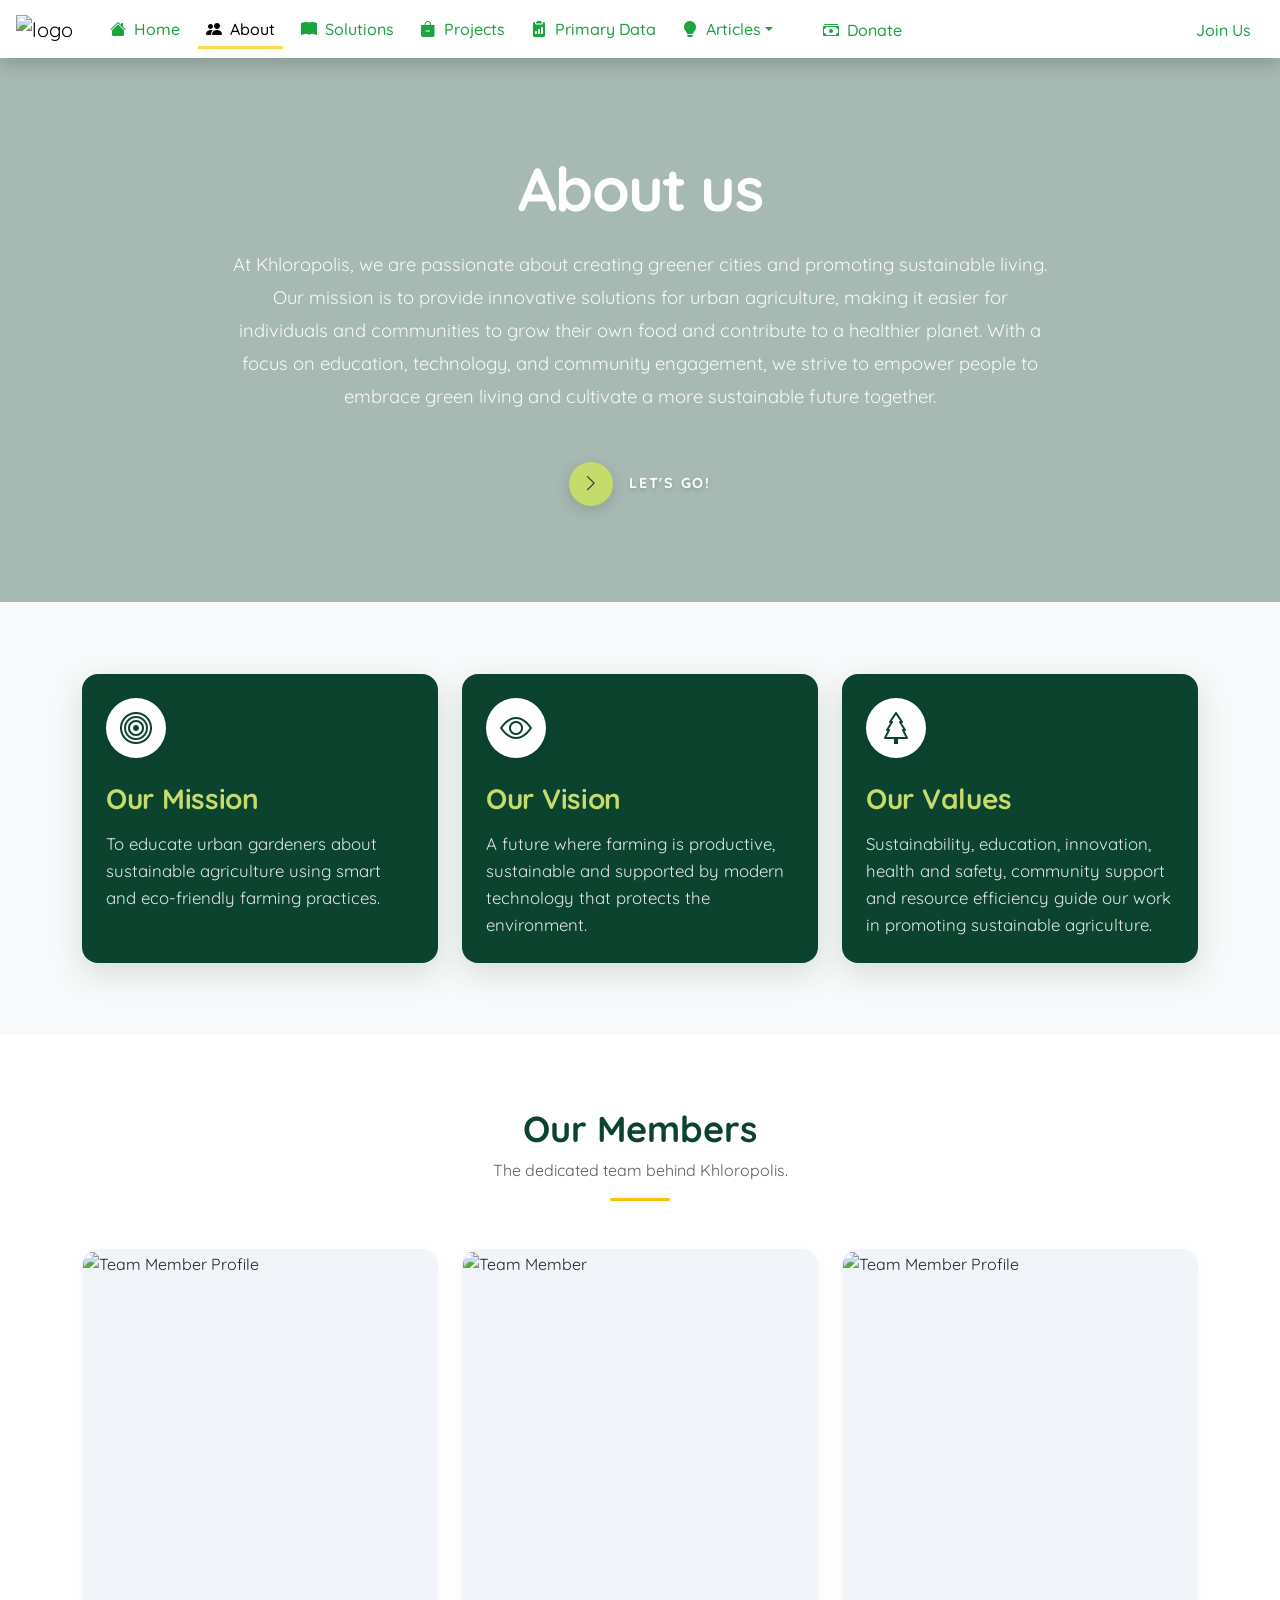
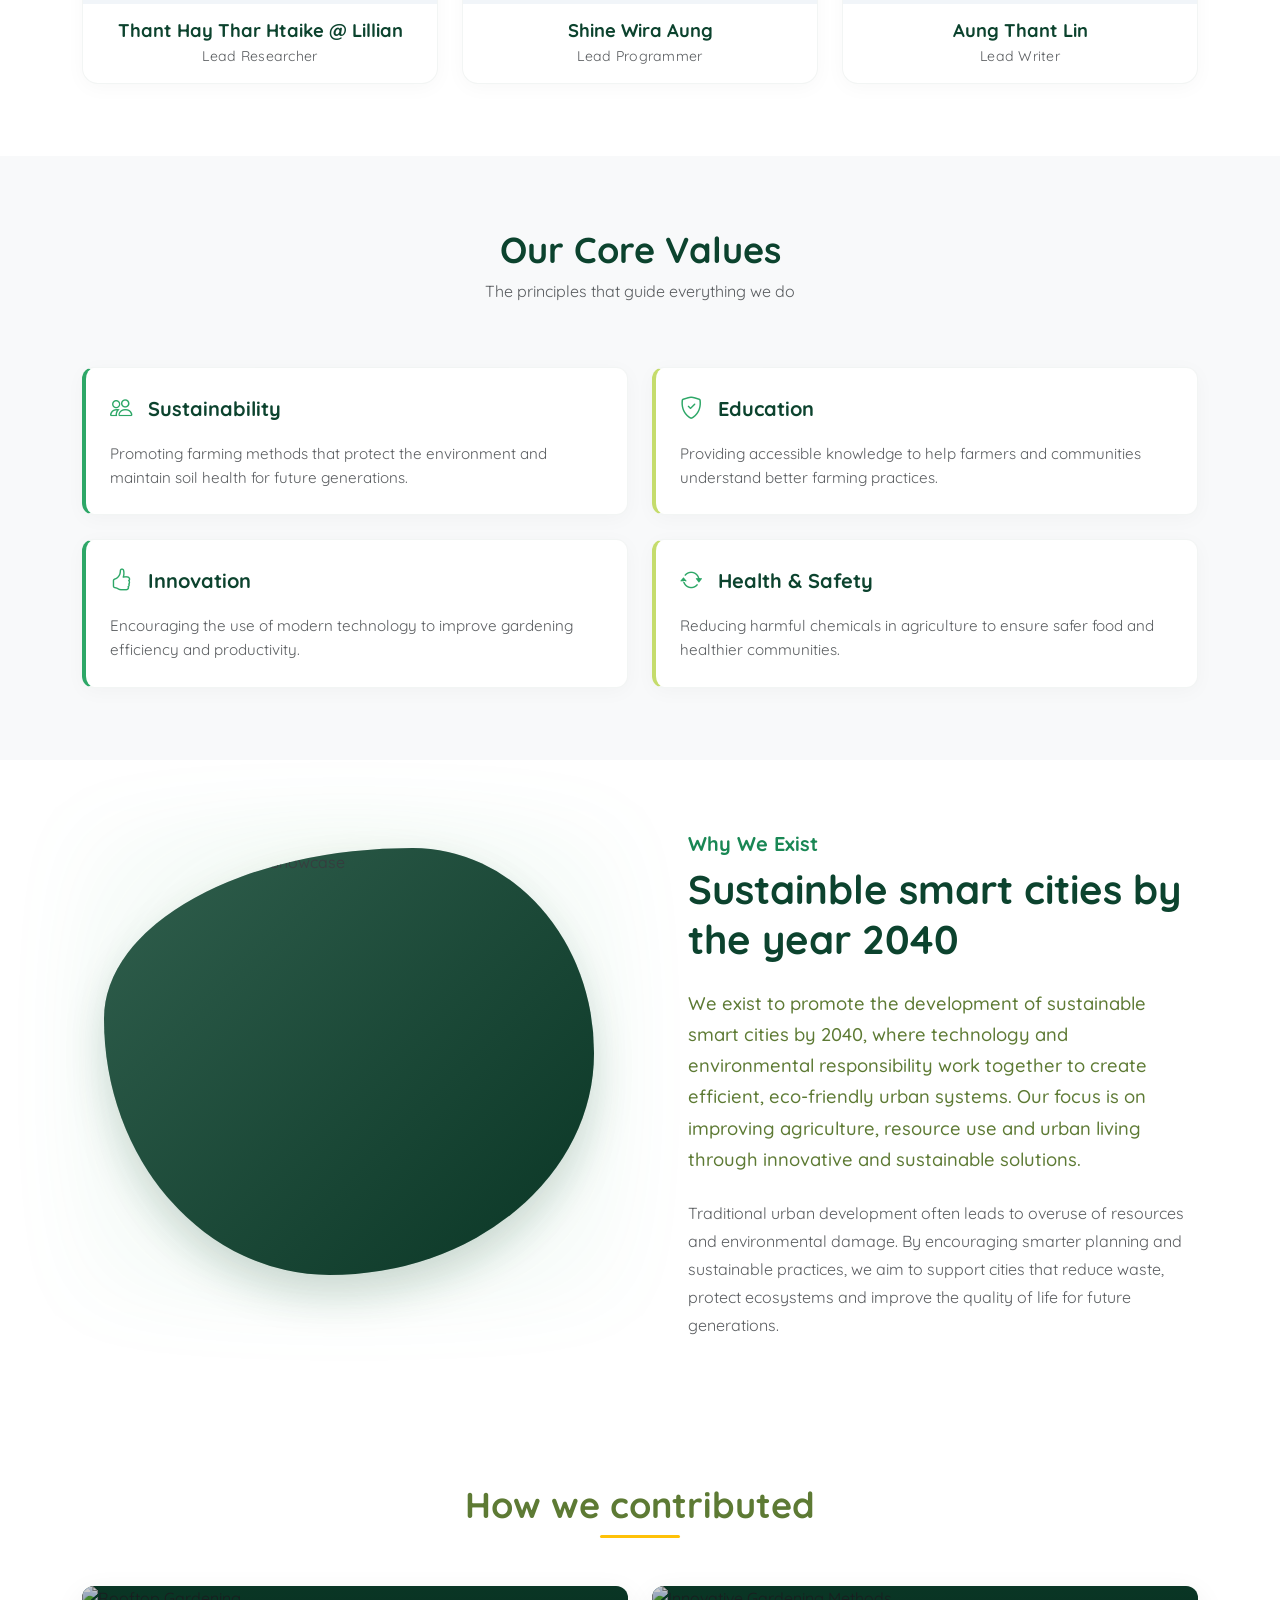
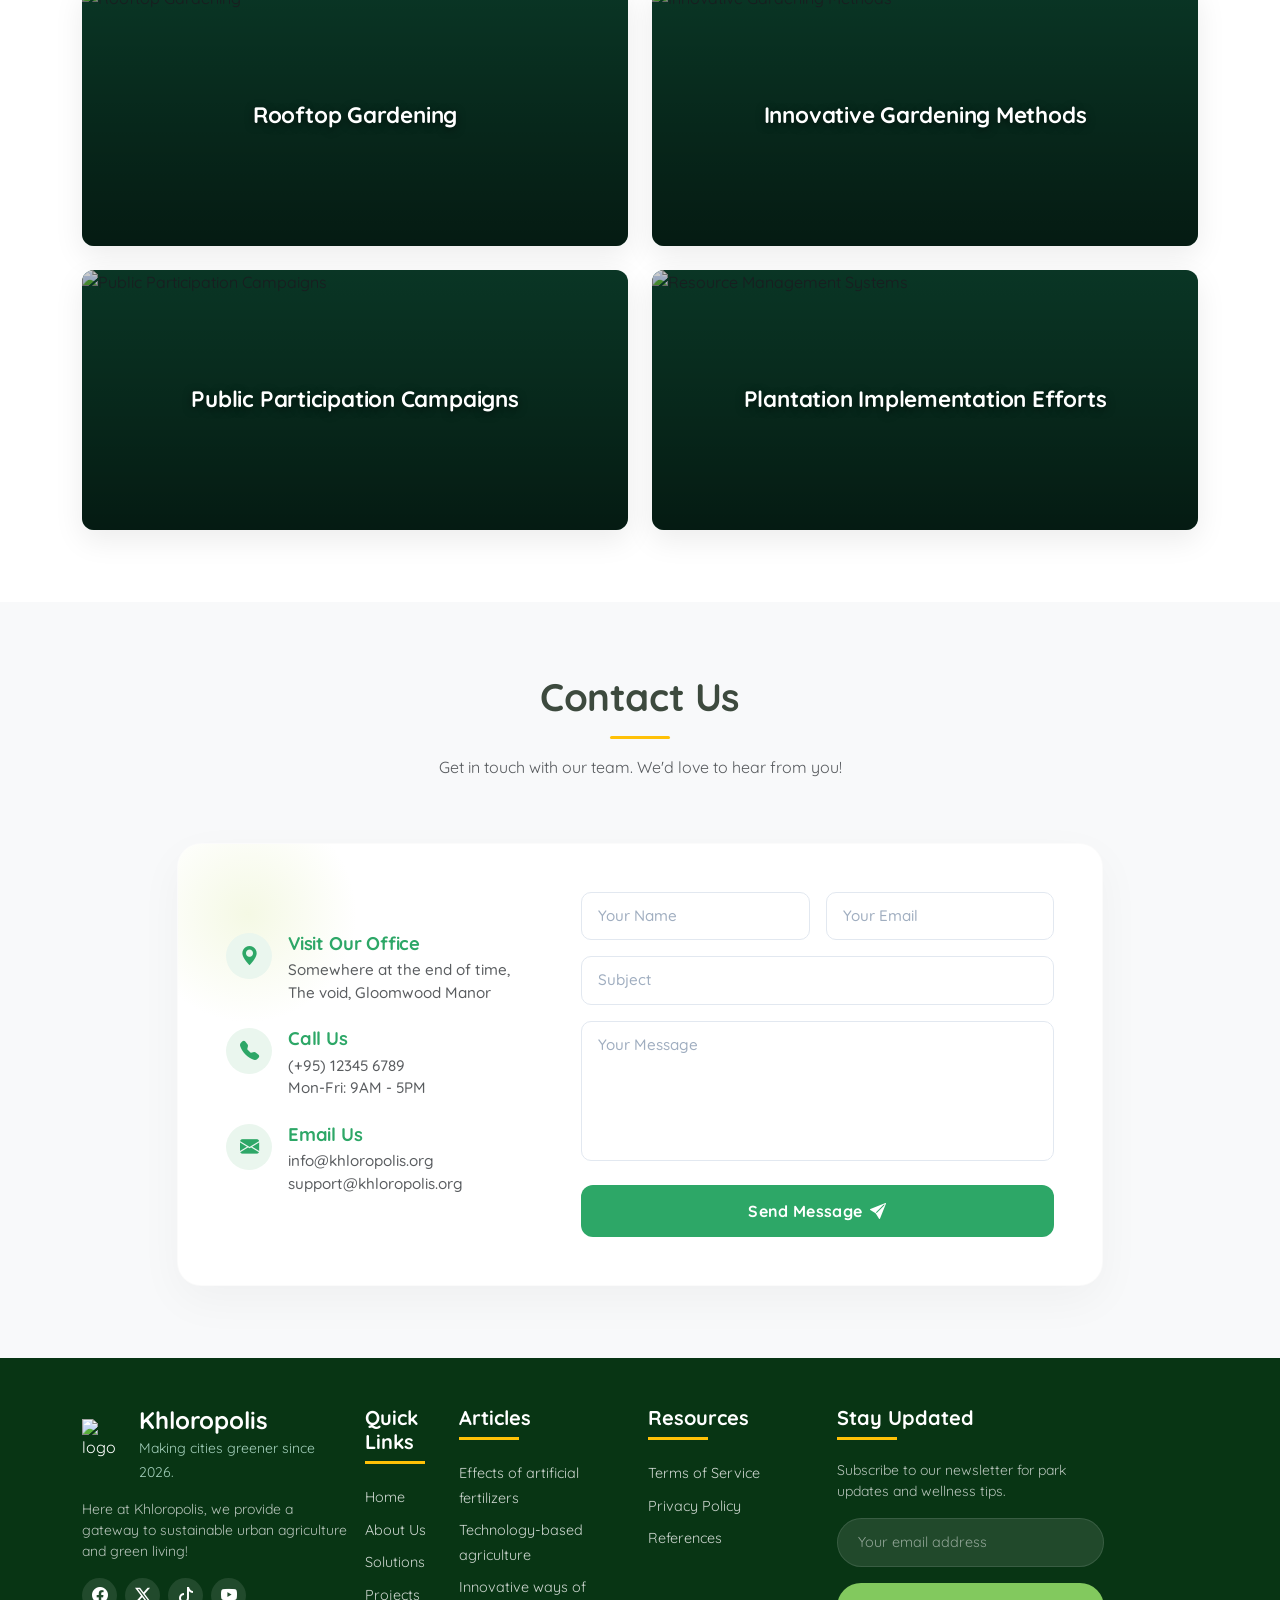
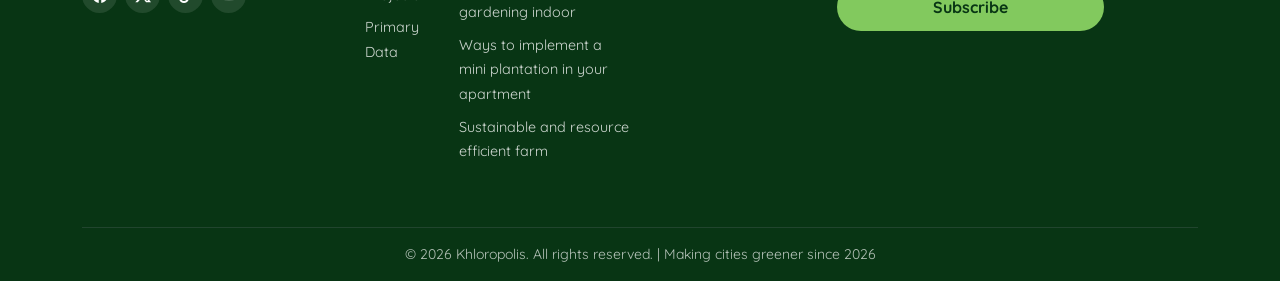
==== pages/aboutus.html @ d7a0fc41 "Add files via upload" ====
<!DOCTYPE html>
<html lang="en">
<head>
    <meta charset="UTF-8">
    <meta name="viewport" content="width=device-width, initial-scale=1.0">
    <title>About Us| Khloropolis</title>
    <!-- bootstrap cdn link -->
    <link href="https://cdn.jsdelivr.net/npm/bootstrap@5.3.8/dist/css/bootstrap.min.css" rel="stylesheet" integrity="sha384-sRIl4kxILFvY47J16cr9ZwB07vP4J8+LH7qKQnuqkuIAvNWLzeN8tE5YBujZqJLB" crossorigin="anonymous">
    <!-- bootstrap cdn icon link -->
     <link rel="stylesheet" href="https://cdn.jsdelivr.net/npm/bootstrap-icons@1.13.1/font/bootstrap-icons.min.css">
     <!-- aos cdn link -->
      <link href="https://unpkg.com/aos@2.3.1/dist/aos.css" rel="stylesheet">
    <link rel="stylesheet" href="../scripts/style.css">
    <link rel="stylesheet" href="../scripts/aboutus.css">
    <link rel="shortcut icon" href="../assets/logo.png" type="image/x-icon">

    <!-- fonts -->
    <link rel="preconnect" href="https://fonts.googleapis.com">
    <link rel="preconnect" href="https://fonts.gstatic.com" crossorigin>
    <link href="https://fonts.googleapis.com/css2?family=Quicksand:wght@300..700&display=swap" rel="stylesheet">
</head>
<body class="p-0 bg-light" data-bs-spy="scroll" data-bs-target="#spy-nav" data-bs-smooth-scroll="true">
    <!-- bootstrap CDN JS links -->
    <script src="https://cdn.jsdelivr.net/npm/bootstrap@5.3.8/dist/js/bootstrap.bundle.min.js" integrity="sha384-FKyoEForCGlyvwx9Hj09JcYn3nv7wiPVlz7YYwJrWVcXK/BmnVDxM+D2scQbITxI" crossorigin="anonymous"></script>
    <!-- aos cdn js links -->
    <script src="https://unpkg.com/aos@2.3.1/dist/aos.js"></script>
    <script>AOS.init();</script>
    <!-- cdn links end -->
     <!-- navbar -->
    <nav class="navbar navbar-expand-lg shadow px-3 sticky-md-top bg-white">
        <!-- navbar brand -->
        <a href="../index.html" class="navbar-brand">
            <img src="../assets/logo.png" alt="logo" id="logoImage">
           
        </a>
        <!-- navbar toggle button -->
         <button type="button" class="navbar-toggler" data-bs-toggle="collapse" data-bs-target="#nav-id"><span class="navbar-toggler-icon"></span></button>

        <div class="collapse navbar-collapse" id="nav-id">
        <ul class="navbar-nav ms-2" >
            <li class="nav-item">
                <a href="../index.html" class="nav-link underlineNav"><i class="bi bi-house-fill me-1"></i> Home</a>
            </li>
            <li class="nav-item">
                <a href="aboutus.html" class="nav-link activeNav"><i class="bi bi-people-fill me-1"></i> About</a>
            </li>
            <li class="nav-item">
                <a href="solutions.html" class="nav-link underlineNav"><i class="bi bi-book-fill me-1"></i> Solutions</a>
            </li>
            <li class="nav-item">
                <a href="projects.html" class="nav-link underlineNav"><i class="bi bi-bag-dash-fill me-1"></i> Projects</a>
            </li>
            <li class="nav-item">
                <a href="primarydata.html" class="nav-link underlineNav"><i class="bi bi-clipboard2-data-fill me-1"></i> Primary Data</a>
            </li>
            <li class="nav-item dropdown">

                <a href="" class="nav-link dropdown-toggle" data-bs-toggle="dropdown"><i class="bi bi-lightbulb-fill me-1"></i> Articles</a>
                <ul class="dropdown-menu bg-white">
                    <li>
                        <a href="articles/article1.html" class="dropdown-item">Effects of artificial fertilizers to the environment</a>
                    </li>
                    <li>
                        <a href="articles/article2.html" class="dropdown-item">Technology-based agriculture</a>
                    </li>
                    <li>
                        <a href="articles/article3.html" class="dropdown-item">Innovative ways of gardening indoor </a>
                    </li>
                    <li>
                        <a href="articles/article4.html" class="dropdown-item">Ways to implement a mini plantation in your apartment </a>
                    </li>                    
                        <a href="articles/article5.html" class="dropdown-item">Sustainable and resource efficient farm </a>
                    </li>               
                </ul>
            </li>
        </ul>

        <ul class="navbar-nav ms-4">
            <li class="nav-item">
                <a href="donate.html" class="nav-link underlineNav"><i class="bi bi-cash-stack me-1"></i> Donate</a>
            </li>
            
        </ul>

        <ul class="navbar-nav ms-auto">
            <li class="nav-item">
                <a href="" class="nav-link underlineNav" data-bs-target="#authModal" data-bs-toggle="modal">Join Us</a>
            </li>
            
        </ul>
        </div>
    </nav>
    
     <div class="modal fade auth-modal" id="authModal" tabindex="-1" aria-labelledby="authModalLabel" aria-hidden="true">
        <div class="modal-dialog modal-dialog-centered">
            <div class="modal-content p-4">
                
                <!-- Modal Header / Tabs -->
                <div class="modal-header border-0 pb-0 d-block position-relative">
                    <button type="button" class="btn-close position-absolute top-0 end-0 m-2" data-bs-shadow="none" data-bs-dismiss="modal" aria-label="Close"></button>
                    
                    <ul class="nav auth-tabs" id="authTab" role="tablist">
                        <li class="nav-item" role="presentation">
                            <button class="nav-link active" id="signin-tab" data-bs-toggle="tab" data-bs-target="#signin-pane" type="button" role="tab" aria-controls="signin-pane" aria-selected="true">Sign In</button>
                        </li>
                        <li class="nav-item" role="presentation">
                            <button class="nav-link" id="signup-tab" data-bs-toggle="tab" data-bs-target="#signup-pane" type="button" role="tab" aria-controls="signup-pane" aria-selected="false">Sign Up</button>
                        </li>
                    </ul>
                </div>

                <!-- Modal Body -->
                <div class="modal-body px-0 pb-0 pt-4">
                    <div class="tab-content" id="authTabContent">
                        
                        <!-- SIGN IN PANE -->
                        <div class="tab-pane fade show active" id="signin-pane" role="tabpanel" aria-labelledby="signin-tab" tabindex="0">
                            <form action="#" method="POST" onsubmit="event.preventDefault();">
                                <div class="mb-3">
                                    <label for="signinEmail" class="form-label">Email address</label>
                                    <div class="input-group">
                                        <span class="input-group-text"><i class="bi bi-envelope"></i></span>
                                        <input type="email" class="form-control" id="signinEmail" placeholder="name@example.com" required>
                                    </div>
                                </div>
                                <div class="mb-3">
                                    <div class="d-flex justify-content-between align-items-center mb-1">
                                        <label for="signinPassword" class="form-label mb-0">Password</label>
                                        <a href="#" class="text-decoration-none small accent-link">Forgot?</a>
                                    </div>
                                    <div class="input-group">
                                        <span class="input-group-text"><i class="bi bi-lock"></i></span>
                                        <input type="password" class="form-control" id="signinPassword" placeholder="••••••••" required>
                                    </div>
                                </div>
                                <div class="mb-4 form-check">
                                    <input type="checkbox" class="form-check-input" id="rememberMe">
                                    <label class="form-check-label text-muted small" for="rememberMe">Keep me signed in</label>
                                </div>
                                <button type="submit" class="btn btn-primary w-100 mb-3">Sign Into Account</button>
                            </form>

                            <div class="divider">or continue with</div>

                            <div class="d-grid gap-2">
                                <button class="btn btn-outline-secondary d-flex align-items-center justify-content-center gap-2">
                                    <i class="bi bi-google text-danger"></i> Google
                                </button>
                            </div>
                        </div>

                        <!-- SIGN UP PANE -->
                        <div class="tab-pane fade" id="signup-pane" role="tabpanel" aria-labelledby="signup-tab" tabindex="0">
                            <form action="#" method="POST" onsubmit="event.preventDefault();">
                                <div class="mb-3">
                                    <label for="signupName" class="form-label">Full Name</label>
                                    <div class="input-group">
                                        <span class="input-group-text"><i class="bi bi-person"></i></span>
                                        <input type="text" class="form-control" id="signupName" placeholder="John Doe" required>
                                    </div>
                                </div>
                                <div class="mb-3">
                                    <label for="signupEmail" class="form-label">Email address</label>
                                    <div class="input-group">
                                        <span class="input-group-text"><i class="bi bi-envelope"></i></span>
                                        <input type="email" class="form-control" id="signupEmail" placeholder="name@example.com" required>
                                    </div>
                                </div>
                                <div class="mb-4">
                                    <label for="signupPassword" class="form-label">Password</label>
                                    <div class="input-group">
                                        <span class="input-group-text"><i class="bi bi-lock"></i></span>
                                        <input type="password" class="form-control" id="signupPassword" placeholder="Minimum 8 characters" required>
                                    </div>
                                </div>
                                <button type="submit" class="btn btn-primary w-100 mb-3">Create Free Account</button>
                            </form>

                            <div class="divider">or register with</div>

                            <div class="d-grid gap-2">
                                <button class="btn btn-outline-secondary d-flex align-items-center justify-content-center gap-2">
                                    <i class="bi bi-google text-danger"></i> Google
                                </button>
                            </div>
                            
                            <p class="text-center text-muted small mt-4 mb-0">
                                By signing up, you agree to our <a href="#" class="text-decoration-none accent-link">Terms of Service</a> and <a href="#" class="text-decoration-none accent-link">Privacy Policy</a>.
                            </p>
                        </div>

                    </div>
                </div>

            </div>
        </div>
    </div>



    <section class="container-fluid about-banner-section position-relative d-flex align-items-center justify-content-center text-center text-white py-5">
    <div class="banner-dark-overlay"></div>
    
    <div class="container position-relative z-1 py-5">
        <div class="row justify-content-center">
            <div class="col-xl-9 col-lg-10">
                
                <h1 class="banner-main-title fw-bold mb-4" data-aos="fade-up" data-aos-duration="1000">
                    About us
                </h1>
                
                <p class="banner-lead-text mx-auto mb-5" data-aos="fade-up" data-aos-duration="1000" data-aos-delay="200">
                    At Khloropolis, we are passionate about creating greener cities and promoting sustainable living. Our mission is to provide innovative solutions for urban agriculture, making it easier for individuals and communities to grow their own food and contribute to a healthier planet. With a focus on education, technology, and community engagement, we strive to empower people to embrace green living and cultivate a more sustainable future together.
                </p>
                
                <div class="d-flex justify-content-center" data-aos="fade-up" data-aos-duration="1000" data-aos-delay="400">
                    <a href="#coreValues" class="banner-action-btn d-inline-flex align-items-center gap-3 text-decoration-none">
                        <span class="btn-circle-icon d-flex align-items-center justify-content-center">
                            <i class="bi bi-chevron-right"></i>
                        </span>
                        <span class="btn-label-text fw-bold tracking-wide text-uppercase">Let's Go!</span>
                    </a>
                </div>

            </div>
        </div>
    </div>
</section>

<section class="container-fluid MVV-section position-relative py-5 bg-light">
    <div class="container py-4 position-relative z-1">
        <div class="row g-4 justify-content-center">
            
            <div class="col-lg-4 col-md-6" data-aos="fade-up" data-aos-duration="1000" data-aos-delay="100">
                <div class="mvv-feature-card h-100 p-4 d-flex flex-column">
                    <div class="mvv-icon-wrapper d-flex align-items-center justify-content-center mb-4">
                        <i class="bi bi-bullseye"></i>
                    </div>
                    <h3 class="mvv-card-title fw-bold mb-3">Our Mission</h3>
                    <p class="mvv-card-body-text mb-0">
                        To educate urban gardeners about sustainable agriculture using smart and eco-friendly farming  practices.                     
                    </p>
                </div>
            </div>

            <div class="col-lg-4 col-md-6" data-aos="fade-up" data-aos-duration="1000" data-aos-delay="200">
                <div class="mvv-feature-card h-100 p-4 d-flex flex-column">
                    <div class="mvv-icon-wrapper d-flex align-items-center justify-content-center mb-4">
                        <i class="bi bi-eye"></i>
                    </div>
                    <h3 class="mvv-card-title fw-bold mb-3">Our Vision</h3>
                    <p class="mvv-card-body-text mb-0">
                        A future where farming is productive, sustainable and supported by modern technology that protects the environment.
                    </p>
                </div>
            </div>

            <div class="col-lg-4 col-md-6" data-aos="fade-up" data-aos-duration="1000" data-aos-delay="300">
                <div class="mvv-feature-card h-100 p-4 d-flex flex-column">
                    <div class="mvv-icon-wrapper d-flex align-items-center justify-content-center mb-4">
                        <i class="bi bi-tree"></i>
                    </div>
                    <h3 class="mvv-card-title fw-bold mb-3">Our Values</h3>
                    <p class="mvv-card-body-text mb-0">
                        Sustainability, education, innovation, health and safety, community support and resource efficiency guide our work in promoting sustainable agriculture.
                    </p>
                </div>
            </div>

        </div>
    </div>
</section>

<section class="container-fluid members-grid-section py-5 bg-white">
    <div class="container py-4">

        <div class="row mb-5 text-center" data-aos="fade-up" data-aos-duration="1000">
            <div class="col-12">
                <h2 class="members-section-title fw-bold mb-2">Our Members</h2>
                <p class="members-section-subtitle text-muted">The dedicated team behind Khloropolis.</p>
                <div class="members-title-underline mx-auto mt-2"></div>
            </div>
        </div>

        <div class="row g-4 justify-content-center">

            <div class="col-lg-4 col-sm-6" data-aos="fade-up" data-aos-duration="1000" data-aos-delay="100">
                <div class="member-profile-card">
                    <div class="member-image-frame">
                        <img src="../assets/member1.jpg" alt="Team Member Profile" class="member-avatar-img">
                        <div class="member-hover-overlay d-flex align-items-center justify-content-center gap-2">
                            <a href="#" class="member-social-link"><i class="bi bi-youtube"></i></a>
                            <a href="#" class="member-social-link"><i class="bi bi-tiktok"></i></a>
                            <a href="#" class="member-social-link"><i class="bi bi-envelope"></i></a>
                        </div>
                    </div>
                    <div class="member-meta-info text-center p-3">
                        <h5 class="member-name fw-bold mb-1">Thant Hay Thar Htaike @ Lillian</h5>
                        <p class="member-role text-muted small mb-0">Lead Researcher</p>
                    </div>
                </div>
            </div>

            <div class="col-lg-4 col-sm-6" data-aos="fade-up" data-aos-duration="1000" data-aos-delay="200">
                <div class="member-profile-card">
                    <div class="member-image-frame">
                        <img src="../assets/shinewiraaung.png" alt="Team Member" class="member-avatar-img">
                        <div class="member-hover-overlay d-flex align-items-center justify-content-center gap-2">
                            <a href="#" class="member-social-link"><i class="bi bi-youtube"></i></a>
                            <a href="#" class="member-social-link"><i class="bi bi-tiktok"></i></a>
                            <a href="#" class="member-social-link"><i class="bi bi-envelope"></i></a>
                        </div>
                    </div>
                    <div class="member-meta-info text-center p-3">
                        <h5 class="member-name fw-bold mb-1">Shine Wira Aung</h5>
                        <p class="member-role text-muted small mb-0">Lead Programmer</p>
                    </div>
                </div>
            </div>

            <div class="col-lg-4 col-sm-6" data-aos="fade-up" data-aos-duration="1000" data-aos-delay="300">
                <div class="member-profile-card">
                    <div class="member-image-frame">
                        <img src="../assets/aungthantlin.png" alt="Team Member Profile" class="member-avatar-img">
                        <div class="member-hover-overlay d-flex align-items-center justify-content-center gap-2">
                            <a href="#" class="member-social-link"><i class="bi bi-youtube"></i></a>
                            <a href="#" class="member-social-link"><i class="bi bi-tiktok"></i></a>
                            <a href="#" class="member-social-link"><i class="bi bi-envelope"></i></a>
                        </div>
                    </div>
                    <div class="member-meta-info text-center p-3">
                        <h5 class="member-name fw-bold mb-1">Aung Thant Lin</h5>
                        <p class="member-role text-muted small mb-0">Lead Writer</p>
                    </div>
                </div>
            </div>

        </div>
    </div>
</section>

<section class="container-fluid core-values-section py-5 bg-light" id="coreValues">
    <div class="container py-4">
        
        <div class="row mb-5 text-center" data-aos="fade-up" data-aos-duration="1000">
            <div class="col-12">
                <h2 class="values-section-title fw-bold mb-2">Our Core Values</h2>
                <p class="values-section-subtitle text-muted">The principles that guide everything we do</p>
            </div>
        </div>

        <div class="row g-4">
            
            <div class="col-md-6" data-aos="fade-up" data-aos-duration="1000" data-aos-delay="100">
                <div class="value-item-card h-100 p-4 border-left-accent-1">
                    <div class="d-flex align-items-center gap-3 mb-3">
                        <div class="value-card-icon text-success"><i class="bi bi-people"></i></div>
                        <h4 class="value-card-title fw-bold mb-0">Sustainability</h4>
                    </div>
                    <p class="value-card-desc mb-0 text-muted">
                        Promoting farming methods that protect the environment and maintain soil health for future generations.
                    </p>
                </div>
            </div>

            <div class="col-md-6" data-aos="fade-up" data-aos-duration="1000" data-aos-delay="200">
                <div class="value-item-card h-100 p-4 border-left-accent-2">
                    <div class="d-flex align-items-center gap-3 mb-3">
                        <div class="value-card-icon text-success"><i class="bi bi-shield-check"></i></div>
                        <h4 class="value-card-title fw-bold mb-0">Education</h4>
                    </div>
                    <p class="value-card-desc mb-0 text-muted">
                        Providing accessible knowledge to help farmers and communities understand better farming practices.
                    </p>
                </div>
            </div>

            <div class="col-md-6" data-aos="fade-up" data-aos-duration="1000" data-aos-delay="300">
                <div class="value-item-card h-100 p-4 border-left-accent-1">
                    <div class="d-flex align-items-center gap-3 mb-3">
                        <div class="value-card-icon text-success"><i class="bi bi-hand-thumbs-up"></i></div>
                        <h4 class="value-card-title fw-bold mb-0">Innovation</h4>
                    </div>
                    <p class="value-card-desc mb-0 text-muted">
                        Encouraging the use of modern technology to improve gardening efficiency and productivity.                    
                    </p>
                </div>
            </div>

            <div class="col-md-6" data-aos="fade-up" data-aos-duration="1000" data-aos-delay="400">
                <div class="value-item-card h-100 p-4 border-left-accent-2">
                    <div class="d-flex align-items-center gap-3 mb-3">
                        <div class="value-card-icon text-success"><i class="bi bi-arrow-repeat"></i></div>
                        <h4 class="value-card-title fw-bold mb-0">Health & Safety</h4>
                    </div>
                    <p class="value-card-desc mb-0 text-muted">
                        Reducing harmful chemicals in agriculture to ensure safer food and healthier communities.                    
                    </p>
                </div>
            </div>

        </div>
    </div>
</section>

<section class="container-fluid why-exist-modern-section bg-white py-5 overflow-hidden">
    <div class="container py-4">
        <div class="row align-items-center g-5">
            
            <div class="col-lg-6 order-2 order-lg-1 d-flex justify-content-center position-relative mt-5 mt-lg-0" data-aos="zoom-in-right" data-aos-duration="1200">
                <div class="organic-image-frame-wrapper">
                    
                    <div class="organic-image-card">
                        <img src="../assets/realLifePhoto2.jpg" alt="Why We Exist Vision Showcase" class="organic-display-img">
                        <div class="organic-glow-overlay"></div>
                    </div>
                    
                    <div class="organic-blur-circle"></div>
                    

                </div>
            </div>

            <div class="col-lg-6 order-1 order-lg-2" data-aos="fade-left" data-aos-duration="1000">
                <div class="ps-lg-4 text-container">
                    <h5 class="fw-bold text-success text-start">Why We Exist</h5>
                    <h2 class="fw-bold mb-4 modern-showcase-title">
                        Sustainble smart cities by the year 2040
                    </h2>
                    
                    <p class="lead mb-4 modern-showcase-lead">
                        We exist to promote the development of sustainable smart cities by 2040, where technology and environmental responsibility work together to create efficient, eco-friendly urban systems. Our focus is on improving agriculture, resource use and urban living through innovative and sustainable solutions.                    
                    </p>
                    <p class="text-muted modern-showcase-body mb-0">
                        Traditional urban development often leads to overuse of resources and environmental damage. By encouraging smarter planning and sustainable practices, we aim to support cities that reduce waste, protect ecosystems and improve the quality of life for future generations.                    
                    </p>
                </div>
            </div>

        </div>
    </div>
</section>

<section class="container-fluid contribution-grid-section py-5 bg-white">
    <div class="container py-4">

        <div class="row mb-5 text-center" data-aos="fade-up" data-aos-duration="1000">
            <div class="col-12">
                <h2 class="contribution-section-title fw-bold mb-2">How we contributed</h2>
                <div class="title-underline mx-auto"></div>
            </div>
        </div>

        <div class="row g-4">

            <div class="col-md-6" data-aos="fade-up" data-aos-duration="1000" data-aos-delay="100">
                <div class="contribution-interactive-card">
                    <img src="../assets/realLifePhoto2.jpg" alt="Rooftop Gardening" class="card-bg-image">
                    
                    <div class="card-image-overlay"></div>

                    <div class="card-initial-state d-flex align-items-center justify-content-center p-4">
                        <h4 class="fw-bold text-white text-center mb-0">Rooftop Gardening</h4>
                    </div>

                    <div class="card-reveal-state p-4 d-flex flex-column justify-content-center align-items-center text-center">
                        <i class="bi bi-tree mb-3 reveal-icon"></i>
                        <h5 class="fw-bold mb-2 text-warning">Green Spaces Revitalized</h5>
                        <p class="mb-0 small text-white-85">
                            Transformed underutilized urban rooftops into thriving gardens, improving air quality and providing fresh produce to local communities.
                        </p>
                    </div>
                </div>
            </div>

            <div class="col-md-6" data-aos="fade-up" data-aos-duration="1000" data-aos-delay="200">
                <div class="contribution-interactive-card">
                    <img src="../assets/rackOPots.jpg" alt="Innovative Gardening Methods" class="card-bg-image">
                    
                    <div class="card-image-overlay"></div>

                    <div class="card-initial-state d-flex align-items-center justify-content-center p-4">
                        <h4 class="fw-bold text-white text-center mb-0">Innovative Gardening Methods</h4>
                    </div>

                    <div class="card-reveal-state p-4 d-flex flex-column justify-content-center align-items-center text-center">
                        <i class="bi bi-clipboard-data mb-3 reveal-icon"></i>
                        <h5 class="fw-bold mb-2 text-warning">Innovative Gardening Methods</h5>
                        <p class="mb-0 small text-white-85">
                           Spread awareness about the benefits of hydroponic and vertical gardening, enabling urban dwellers to grow food in limited spaces without soil.
                        </p>
                    </div>
                </div>
            </div>

            <div class="col-md-6" data-aos="fade-up" data-aos-duration="1000" data-aos-delay="300">
                <div class="contribution-interactive-card">
                    <img src="../assets/realLifePhoto3.jpg" alt="Public Participation Campaigns" class="card-bg-image">
                    
                    <div class="card-image-overlay"></div>

                    <div class="card-initial-state d-flex align-items-center justify-content-center p-4">
                        <h4 class="fw-bold text-white text-center mb-0">Public Participation Campaigns</h4>
                    </div>

                    <div class="card-reveal-state p-4 d-flex flex-column justify-content-center align-items-center text-center">
                        <i class="bi bi-megaphone mb-3 reveal-icon"></i>
                        <h5 class="fw-bold mb-2 text-warning">Educational Outreach</h5>
                        <p class="mb-0 small text-white-85">
                            Persuaded community members to assist in integrating greenspaces through educational initiatives and interactive tools, fostering a culture of environmental responsibility.
                        </p>
                    </div>
                </div>
            </div>

            <div class="col-md-6" data-aos="fade-up" data-aos-duration="1000" data-aos-delay="400">
                <div class="contribution-interactive-card">
                    <img src="../assets/LillianPhoto.jpg" alt="Resource Management Systems" class="card-bg-image">
                    
                    <div class="card-image-overlay"></div>

                    <div class="card-initial-state d-flex align-items-center justify-content-center p-4">
                        <h4 class="fw-bold text-white text-center mb-0">Plantation Implementation Efforts</h4>
                    </div>

                    <div class="card-reveal-state p-4 d-flex flex-column justify-content-center align-items-center text-center">
                        <i class="bi bi-leaf mb-3 reveal-icon"></i>
                        <h5 class="fw-bold mb-2 text-warning">Plantation Implementation Efforts</h5>
                        <p class="mb-0 small text-white-85">
                            Encouraged locals to implement miniature plantations in their yards and apartments, contributing to increased urban greenery and local food production.
                        </p>
                    </div>
                </div>
            </div>

        </div>
    </div>
</section>


<section class="container-fluid contact-section py-5 bg-light position-relative">
    <div class="container py-4">

        <div class="row mb-5 text-center">
            <div class="col-12">
                <h2 class="contact-main-heading fw-bold mb-3">Contact Us</h2>
                <div class="members-title-underline mx-auto mt-2 mb-3"></div>
                <p class="contact-sub-heading mx-auto text-muted">
                    Get in touch with our team. We'd love to hear from you!
                </p>
            </div>
        </div>

        <div class="row justify-content-center">
            <div class="col-xl-10 col-lg-12">
                <div class="contact-master-card p-4 p-md-5">
                    
                    <div class="contact-card-blob"></div>

                    <div class="row g-4 position-relative z-2">
                        
                        <div class="col-lg-5 pe-lg-4">
                            <div class="d-flex flex-column h-100 justify-content-center gap-4">
                                
                                <div class="info-item-block d-flex align-items-start gap-3">
                                    <div class="info-icon-wrapper d-flex align-items-center justify-content-center">
                                        <i class="bi bi-geo-alt-fill"></i>
                                    </div>
                                    <div class="info-text-wrapper">
                                        <h5 class="info-title mb-1 fw-bold">Visit Our Office</h5>
                                        <p class="info-details mb-0 text-muted">
                                            Somewhere at the end of time,<br>
                                            The void, Gloomwood Manor
                                        </p>
                                    </div>
                                </div>

                                <div class="info-item-block d-flex align-items-start gap-3">
                                    <div class="info-icon-wrapper d-flex align-items-center justify-content-center">
                                        <i class="bi bi-telephone-fill"></i>
                                    </div>
                                    <div class="info-text-wrapper">
                                        <h5 class="info-title mb-1 fw-bold">Call Us</h5>
                                        <p class="info-details mb-0 text-muted">
                                            (+95) 12345 6789<br>
                                            Mon-Fri: 9AM - 5PM
                                        </p>
                                    </div>
                                </div>

                                <div class="info-item-block d-flex align-items-start gap-3">
                                    <div class="info-icon-wrapper d-flex align-items-center justify-content-center">
                                        <i class="bi bi-envelope-fill"></i>
                                    </div>
                                    <div class="info-text-wrapper">
                                        <h5 class="info-title mb-1 fw-bold">Email Us</h5>
                                        <p class="info-details mb-0 text-muted">
                                            info@khloropolis.org<br>
                                            support@khloropolis.org
                                        </p>
                                    </div>
                                </div>

                            </div>
                        </div>

                        <div class="col-lg-7">
                            <form action="#" method="POST" onsubmit="event.preventDefault();" class="contact-form-engine h-100 d-flex flex-column justify-content-between gap-3">
                                
                                <div class="row g-3">
                                    <div class="col-md-6">
                                        <input type="text" class="form-control contact-input-field" placeholder="Your Name" required>
                                    </div>
                                    <div class="col-md-6">
                                        <input type="email" class="form-control contact-input-field" placeholder="Your Email" required>
                                    </div>
                                </div>

                                <div class="row">
                                    <div class="col-12">
                                        <input type="text" class="form-control contact-input-field" placeholder="Subject" required>
                                    </div>
                                </div>

                                <div class="row flex-grow-1">
                                    <div class="col-12">
                                        <textarea class="form-control contact-input-field textarea-field" placeholder="Your Message" rows="5" required></textarea>
                                    </div>
                                </div>

                                <div class="row mt-2">
                                    <div class="col-12">
                                        <button type="submit" class="btn btn-submit-message w-100 py-2.5 fw-bold d-flex align-items-center justify-content-center gap-2">
                                            Send Message <i class="bi bi-send-fill"></i>
                                        </button>
                                    </div>
                                </div>

                            </form>
                        </div>

                    </div>

                </div>
            </div>
        </div>

    </div>
</section>


<footer class="footer-section text-white pt-5 pb-3">
  <div class="container">
    <div class="row g-3">
      
      <!-- Column 1: Brand & About -->
      <div class="col-lg-3 col-md-6 mb-4">
        <div class="d-flex align-items-center mb-3">
          <div class="logo-icon me-2">
            <img src="../assets/logo.png" alt="logo">
          </div>
          <div>
            <h4 class="mb-0 fw-bold">Khloropolis</h4>
            <small class="text-success-light">Making cities greener since 2026.</small>
          </div>
        </div>
        <p class="small text-light-o">Here at Khloropolis, we provide a gateway to sustainable urban agriculture and green living!</p>
        <div class="social-links d-flex gap-2">
          <a href="#" class="social-icon"><i class="bi bi-facebook"></i></a>
          <a href="#" class="social-icon"><i class="bi bi-twitter-x"></i></a>
          <a href="#" class="social-icon"><i class="bi bi-tiktok"></i></a>
          <a href="#" class="social-icon"><i class="bi bi-youtube"></i></a>
        </div>
      </div>

      <div class="col-lg-1 col-md-6 mb-4">
        <h5 class="footer-heading">Quick Links</h5>
        <ul class="list-unstyled footer-links">
          <li><a href="../index.html">Home</a></li>
          <li><a href="aboutus.html">About Us</a></li>
          <li><a href="solutions.html">Solutions</a></li>
          <li><a href="projects.html">Projects</a></li>
          <li><a href="primary-data.html">Primary Data</a></li>
          

        </ul>
      </div>

      <div class="col-lg-2 col-md-6 mb-4">
        <h5 class="footer-heading">Articles</h5>
        <ul class="list-unstyled footer-links">
          <li><a href="articles/article1.html">Effects of artificial fertilizers</a></li>
          <li><a href="articles/article2.html">Technology-based agriculture</a></li>
          <li><a href="articles/article3.html">Innovative ways of gardening indoor</a></li>
          <li><a href="articles/article4.html">Ways to implement a mini plantation in your apartment</a></li>
          <li><a href="articles/article5.html">Sustainable and resource efficient farm</a></li>
        </ul>
      </div>

      <div class="col-lg-2 col-md-6 mb-4">
        <h5 class="footer-heading">Resources</h5>
        <ul class="list-unstyled footer-links">
          <li><a href="misc/tos.html">Terms of Service</a></li>
          <li><a href="misc/privacyPolicy.html">Privacy Policy</a></li>
          <li><a href="misc/references.html">References</a></li>
        </ul>
      </div>


    <div class="col-lg-3 col-md-6 mb-4">
        <h5 class="footer-heading">Stay Updated</h5>
        <p class="small text-light-o">Subscribe to our newsletter for park updates and wellness tips.</p>
        <div class="newsletter-form">
            <input type="email" class="form-control newsletter-input mb-3" placeholder="Your email address">
            <button class="btn btn-brand-primary w-100 fw-bold rounded-pill">Subscribe</button>
        </div>
    </div>

     
    </div>



    <hr class="border-secondary mt-4">
    <div class="text-center small text-light-o">
      &copy; 2026 Khloropolis. All rights reserved. | Making cities greener since 2026
    </div>
  </div>
</footer>

</body>
---- scripts/style.css ----
#logoImage {
    width: 50px; 
    height: 50px;
    animation: logoAnim 3s ease-in-out infinite;
    transition:transform 0.3s ease;
}
@keyframes logoAnim {
    0% {
        transform: scale(1) translateY(0);
    }
    50% {
        transform: scale(1.1) translateY(-5px);
    }
    100% {
        transform: scale(1) translateY(0);
    }
}
.logo-icon {
    width: 50px;
    height: 50px;
    animation: logoAnim 3s ease-in-out infinite;
}
.logo-icon img {
    width: 100%;
    height: 100%;
}
.bg-light-green {
    background-color: #8fb56c;
}
.activeNav {
    color: #000000 !important;
    font-weight: 700;
    border-bottom: #fbd94f 3px solid;
}
.navbar-nav .nav-link, nav h4{
    color: #1aa33f;
    padding-bottom: 6px;
    font-weight: 500;

}
li:has(.dropdown-item) .dropdown-item:hover {
    background-color: #f3ffec;
}
li .dropdown-item {
    transition: transform 0.3s ease;
}
.dropdown-item:hover {
    color: #126528;
    transform: translateX(5px);
}
* {
  font-family: "Quicksand", sans-serif;
}
#navBrandSeperator {
    width: 3px;
    height: 30px;
    background-color: #fbd94f;
}
.navbar-nav .nav-link {
    margin-left: 5px;
    margin-right: 5px;
    padding-bottom: 5px;
    position: relative;
}
.underlineNav::after {
    content: '';
    position: absolute;
    width: 100%;
    height: 2px;
    bottom: 0;
    left: 0;
    background-color: #fbd94f;
    transform: scaleX(0);
    transform-origin: bottom left;
    transition: transform 0.4s cubic-bezier(0.47, 0, 0.745, 0.715);

}
.underlineNav:hover::after {
    transform: scaleX(1);
    transform-origin: bottom left;
}
.nav-link:hover{
    color: #c9782c;
}

        .auth-modal .modal-content {
            border: none;
            border-radius: 16px;
            background-color: #ffffff;
            box-shadow: 0 15px 35px rgba(24, 50, 36, 0.08);
            overflow: hidden;
        }

        .auth-tabs {
            border-bottom: 2px solid #f0f2f1;
            position: relative;
            display: flex;
            width: 100%;
        }

        .auth-tabs .nav-item {
            width: 50%;
        }

        .auth-tabs .nav-link {
            border: none;
            color: #8a948f;
            font-weight: 600;
            padding: 1rem 0;
            background: none;
            text-align: center;
            width: 100%;
            position: relative;
            transition: color 0.3s ease;
        }

        .auth-tabs .nav-link.active {
            color: #1b4d3e;
            background: none;
        }
        .auth-tabs::after {
            content: '';
            position: absolute;
            bottom: -2px; 
            left: 0;
            width: 50%;
            height: 3px;
            
            background: radial-gradient(circle, #ffd200 0%, #ffd200 40px, transparent 41px);
            background-size: 100% 100%;
            background-position: center;
            background-repeat: no-repeat;
            
            transform: translateX(0);
            transition: transform 0.3s cubic-bezier(0.4, 0, 0.2, 1);
            z-index: 2;
        }

        .auth-tabs:has(#signup-tab.active)::after {
            transform: translateX(100%);
        }

        .form-label {
            font-size: 0.875rem;
            font-weight: 500;
            color: #2d3732;
        }

        .input-group-text {
            background-color: rgba(245, 253, 156, 0.05);
            border-color: #e1e6e3;
            color: #8a948f;
        }

        .form-control {
            border-color: #e1e6e3;
            padding: 0.625rem 0.75rem;
            font-size: 0.95rem;
        }

        .form-control:focus {
            border-color: #1b4d3e;
            box-shadow: 0 0 0 4px rgba(27, 77, 62, 0.15);
        }

        .form-check-input:checked {
            background-color: #1b4d3e;
            border-color: #1b4d3e;
        }

        .btn-primary {
            background-color: #1b4d3e;
            border: none;
            padding: 0.75rem;
            font-weight: 500;
            color: #ffffff;
            border-radius: 8px;
            transition: all 0.2s ease;
        }

        .btn-primary:hover {
            background-color: #13392d;
            color: #ffffff;
        }

        .btn-outline-secondary {
            border-color: #e1e6e3;
            color: #2d3732;
            padding: 0.625rem;
            font-weight: 500;
            border-radius: 8px;
            font-size: 0.9rem;
        }

        .btn-outline-secondary:hover {
            background-color: #f7f9f8;
            border-color: #c8d1cc;
            color: #1b4d3e;
        }

        .accent-link {
            color: #e7cc00;
            font-weight: 500;
            transition: color 0.2s;
        }
        
        .accent-link:hover {
            color: #1b4d3e;
        }

        .divider {
            display: flex;
            align-items: center;
            text-align: center;
            color: #8a948f;
            font-size: 0.85rem;
            margin: 1.5rem 0;
        }
        .modal-dialogue {
            max-width: 450px;
        }

        .divider::before, .divider::after {
            content: '';
            flex: 1;
            border-bottom: 1px solid #e1e6e3;
        }

        .divider:not(:empty)::before { margin-right: .5em; }
        .divider:not(:empty)::after { margin-left: .5em; }
.medium-green {
    color: #1aa33f;
}
.dark-green {
    color: #126528;
}
.bg-dark-green {
  background-color: #004f2c;
  padding: 0.5em 1.2em;
}
.bg-darker-green {
  background-color: #0b5232;
  padding: 0.5em 1.2em;
}
.bg-darkest-green {
  background-color: #052d1b;
  padding: 0.5em 1.2em;
}
.bg-lighter-dark-green {
    background-color: #005817;
}
.bg-bright-green {
  background-color: #76c747;
  padding: 0.5em 1.2em;
}
.bg-pale-green {
    background-color: #f3ffec;
}


.footer-section {
    background-color: #083514;
}

.text-success-light { color: #a3cfbb; }
.text-light-o { color: rgba(255, 255, 255, 0.7); }

.footer-heading {
    font-weight: bold;
    margin-bottom: 20px;
    position: relative;
    padding-bottom: 10px;
}

.footer-heading::after {
    content: '';
    position: absolute;
    left: 0;
    bottom: 0;
    width: 60px;
    height: 3px;
    background-color: #ffc107;
}

.footer-links li {
    margin-bottom: 8px;
}

.footer-links a {
    color: rgba(255, 255, 255, 0.8);
    text-decoration: none;
    font-size: 0.9rem;
    transition: 0.2s;
}

.footer-links a:hover {
    color: #ffc107;
    padding-left: 5px;
}

.social-icon {
    width: 35px;
    height: 35px;
    background: rgba(255, 255, 255, 0.1);
    display: flex;
    align-items: center;
    justify-content: center;
    border-radius: 50%;
    color: white;
    text-decoration: none;
    transition: all 0.3s ease;
}

.social-icon:hover {
    background: #198754;
    color: white;
    transform: translateY(-3px);
}

.btn-brand-primary {
    background-color: #82c95e; 
    border: none;
    color: #0b3d2e;
    padding: 10px;
}

.btn-brand-primary:hover {
    background-color: #94d970;
}
.bg-footer-green { background-color: rgba(0, 0, 0, 0.2); }
.btn-brand-primary {
    background-color: #82c95e;
    border: none;
    color: #0b3d2e;
    padding: 10px;
}

.btn-brand-primary:hover {
    background-color: #94d970;
}

.search-bar .form-control {
    border-radius: 20px 0 0 20px;
}

.search-bar .btn {
    border-radius: 0 20px 20px 0;
    background-color: #82c95e;
}
.text-success-light { color: #a3cfbb; }
.text-light-o { color: rgba(255, 255, 255, 0.7); }
.bg-footer-green { background-color: rgba(0, 0, 0, 0.2); }

.newsletter-input {
    background-color: rgba(255, 255, 255, 0.1) !important; 
    border: 1px solid rgba(255, 255, 255, 0.2) !important;
    border-radius: 50px !important; 
    color: white !important;
    padding: 12px 20px;
}

.newsletter-input::placeholder {
    color: rgba(255, 255, 255, 0.5);
    font-size: 0.9rem;
}

.btn-brand-primary {
    background-color: #82c95e;
    border: none;
    color: #083514; 
    padding: 12px;
    border-radius: 50px !important;
    transition: all 0.3s ease;
}

.btn-brand-primary:hover {
    background-color: #94d970;
    transform: translateY(-1px);
    box-shadow: 0 4px 10px rgba(0,0,0,0.2);
}

:root { --nav-width: 300px; }
.offcanvas-start { width: var(--nav-width) !important; visibility: visible !important; overflow: visible !important; }
.side-tab { 
    position: absolute; 
    top: 120px; 
    left: 100%; 
    writing-mode: vertical-rl; 
    text-orientation: mixed; 
    padding: 15px 10px; 
    border-radius: 0 8px 8px 0; 
    background: #3f3f3f; 
    color: white; 
    border: none; 
    font-weight: bold; 
    box-shadow: 2px 0 5px rgba(0,0,0,0.2); 
    transition: background 0.3s, color 0.3s;}
.side-tab:hover {
     background: #198754; 
     color: white; 
}
---- scripts/aboutus.css ----
.about-banner-section {
    min-height: 60vh;
    background-image: url('../assets/realLifePhoto1.jpg'); 
    
    background-position: center center;
    background-size: cover;
    background-repeat: no-repeat;
    overflow: hidden;
}

.banner-dark-overlay {
    position: absolute;
    top: 0;
    left: 0;
    width: 100%;
    height: 100%;
    background: rgba(12, 67, 46, 0.35);
    z-index: 0;
}
.banner-main-title {
    font-size: 3.8rem;
    letter-spacing: -0.03em;
    line-height: 1.15;
}

.banner-lead-text {
    font-size: 1.15rem;
    line-height: 1.8;
    max-width: 820px;
    font-weight: 400;
    color: rgba(255, 255, 255, 0.92);
}

.banner-action-btn {
    color: #ffffff;
    transition: transform 0.2s ease;
}
.banner-action-btn .btn-circle-icon {
    width: 44px;
    height: 44px;
    background-color: #c5dc6c;
    color: #0c432e;
    border-radius: 50%;
    font-size: 1.1rem;
    transition: all 0.3s cubic-bezier(0.4, 0, 0.2, 1);
    box-shadow: 0 4px 15px rgba(0, 0, 0, 0.15);
}

.banner-action-btn .btn-label-text {
    font-size: 0.9rem;
    letter-spacing: 0.12em;
    text-shadow: 0 2px 4px rgba(0, 0, 0, 0.2);
}

.banner-action-btn:hover {
    transform: translateX(3px);
    color: #ffffff;
}

.banner-action-btn:hover .btn-circle-icon {
    background-color: #b3ca59;
    box-shadow: 0 6px 20px rgba(197, 220, 108, 0.4);
}

@media (max-width: 768px) {
    .banner-main-title {
        font-size: 2.5rem;
    }
    .banner-lead-text {
        font-size: 1.05rem;
        line-height: 1.6;
    }
    .about-banner-section {
        min-height: 50vh;
    }
}

.MVV-section {
    z-index: 2;
}

.mvv-feature-card {
    background-color: #0c432e; 
    border-radius: 16px;
    border: none;
    box-shadow: 0 10px 30px rgba(12, 67, 46, 0.15);
    transition: transform 0.3s cubic-bezier(0.4, 0, 0.2, 1), box-shadow 0.3s ease;
}

/* White background badge container holding the icon layout */
.mvv-icon-wrapper {
    width: 60px;
    height: 60px;
    background-color: #ffffff;
    border-radius: 50%;
    font-size: 1.6rem;
    color: #0c432e; /* Matches inner forest green branding color */
    box-shadow: 0 4px 12px rgba(0, 0, 0, 0.08);
}

/* Card titles matching the lime/yellow accent from references */
.mvv-card-title {
    color: #c5dc6c; /* Vibrant light green accent text color */
    font-size: 1.75rem;
    letter-spacing: -0.01em;
}

/* Card text body specs */
.mvv-card-body-text {
    color: rgba(255, 255, 255, 0.88);
    font-size: 1.05rem;
    line-height: 1.6;
    font-weight: 400;
}

/* Subtle mouse hover micro-interaction effect */
.mvv-feature-card:hover {
    transform: translateY(-6px);
    box-shadow: 0 15px 35px rgba(12, 67, 46, 0.25);
}
.mvv-icon-wrapper .bi {
    font-size: 2rem;
}
/* ==========================================================================
   Our Core Values Component Grid Rules
   ========================================================================== */
.values-section-title {
    color: #0c432e; /* Dark primary green theme tint */
    font-size: 2.25rem;
}

.value-item-card {
    background-color: #ffffff;
    border-radius: 12px;
    box-shadow: 0 4px 20px rgba(0, 0, 0, 0.03);
    border: 1px solid rgba(12, 67, 46, 0.05);
    transition: transform 0.25s ease, box-shadow 0.25s ease;
}

/* Color accent left-borders from mockup references */
.value-item-card.border-left-accent-1 {
    border-left: 4px solid #2da767 !important;
}

.value-item-card.border-left-accent-2 {
    border-left: 4px solid #c5dc6c !important;
}

.value-card-icon {
    font-size: 1.4rem;
    color: #2da767 !important;
}

.value-card-title {
    color: #0c432e;
    font-size: 1.25rem;
}

.value-card-desc {
    font-size: 0.95rem;
    line-height: 1.6;
}

.value-item-card:hover {
    transform: translateY(-3px);
    box-shadow: 0 10px 25px rgba(12, 67, 46, 0.08);
}

/* ==========================================================================
   Why We Exist - Flipped Modern Smooth Showcase Framework Layout Styles
   ========================================================================== */
.why-exist-modern-section {
    position: relative;
    z-index: 1;
}

/* Typography Color Mapping definitions */
.modern-showcase-title {
    color: #0c432e; /* Deep Forest Green primary tone */
    font-size: 2.5rem;
    line-height: 1.25;
}

.modern-showcase-lead {
    color: #5d7a34; /* Elegant core Olive accent tone */
    font-size: 1.15rem;
    line-height: 1.7;
    font-weight: 500;
}

.modern-showcase-body {
    font-size: 1rem;
    line-height: 1.75;
}
/* --------------------------------------------------------------------------
   The Left Side Smooth/Organic Frame Engine - Interactive Morphing Edition
   -------------------------------------------------------------------------- */
.organic-image-frame-wrapper {
    position: relative;
    width: 100%;
    max-width: 520px;
    padding: 15px;
}

/* Creating the custom organic bounding mask geometry */
.organic-image-card {
    position: relative;
    width: 100%;
    aspect-ratio: 1.15 / 1; /* Stable balanced canvas dimensions */
    
    /* Starting organic leaf-style curve frame shape */
    border-radius: 63% 37% 54% 46% / 40% 48% 52% 60%;
    
    overflow: hidden;
    box-shadow: 0 20px 40px rgba(12, 67, 46, 0.18);
    z-index: 2;
    background-color: #0c432e;
    
    /* Smoothly animate the shape boundary changes over 0.6 seconds */
    transition: border-radius 0.6s cubic-bezier(0.25, 1, 0.5, 1), 
                box-shadow 0.6s cubic-bezier(0.25, 1, 0.5, 1);
}

/* Embedded image sizing and transition rules */
.organic-display-img {
    width: 100%;
    height: 100%;
    object-fit: cover;
    object-position: center center;
    transition: transform 0.6s cubic-bezier(0.25, 1, 0.5, 1);
}

/* Internal aesthetic gloss layer */
.organic-glow-overlay {
    position: absolute;
    top: 0;
    left: 0;
    width: 100%;
    height: 100%;
    background: linear-gradient(135deg, rgba(255, 255, 255, 0.15) 0%, rgba(0, 0, 0, 0.2) 100%);
    z-index: 1;
    pointer-events: none;
}

/* Ambient backdrop aura glowing effect */
.organic-blur-circle {
    position: absolute;
    width: 110%;
    height: 110%;
    top: -5%;
    left: -5%;
    background: radial-gradient(circle, rgba(197, 220, 108, 0.25) 0%, rgba(45, 167, 103, 0.05) 60%, rgba(255, 255, 255, 0) 100%);
    filter: blur(30px);
    z-index: 1;
    pointer-events: none;
}

/* Small contextual floating label block */
.organic-floating-badge {
    z-index: 3;
    background: rgba(12, 67, 46, 0.85);
    backdrop-filter: blur(6px);
    -webkit-backdrop-filter: blur(6px);
    padding: 8px 16px;
    border-radius: 30px;
    border: 1px solid rgba(255, 255, 255, 0.2);
}

.organic-floating-badge span {
    font-size: 0.75rem;
    letter-spacing: 0.15em;
    color: #c5dc6c !important; /* Bright lime theme color */
}


/* ==========================================================================
   INTERACTIVE HOVER STATES (MORPH EFFECT)
   ========================================================================== */

/* Triggers when the user moves their mouse anywhere inside the wrapper column */
.organic-image-frame-wrapper:hover .organic-image-card {
    /* Changes the curvature to an alternative fluid configuration on hover */
    border-radius: 40% 60% 40% 60% / 60% 40% 60% 40%;
    box-shadow: 0 25px 50px rgba(12, 67, 46, 0.25);
}

/* Enhances the inner photo movement at the same time */
.organic-image-frame-wrapper:hover .organic-display-img {
    transform: scale(1.06) rotate(-1deg);
}


/* Responsive layout adjustments for mobile screens */
@media (max-width: 991.98px) {
    .modern-showcase-title {
        font-size: 2rem;
    }
    .organic-image-card {
        aspect-ratio: 1.2 / 1;
        max-width: 420px;
    }
}

/* ==========================================================================
   How We Contributed - Interactive Image Reveal Grid
   ========================================================================== */
.contribution-grid-section {
    position: relative;
    z-index: 1;
}

.contribution-section-title {
    color: #5d7a34; /* Olive color title tone */
    font-size: 2.25rem;
}

.title-underline {
    width: 80px;
    height: 3px;
    background-color: #ffc107; /* Lime green accent border line */
    border-radius: 2px;
}

/* Card bounding container setup */
.contribution-interactive-card {
    position: relative;
    width: 100%;
    height: 260px; /* Enhanced slightly for aspect-ratio image layouts */
    border-radius: 12px;
    overflow: hidden;
    box-shadow: 0 10px 30px rgba(0, 0, 0, 0.08);
    cursor: pointer;
    background-color: #0c432e; /* Fallback brand color while images load */
}

/* Full-bleed responsive background card picture setup */
.card-bg-image {
    position: absolute;
    top: 0;
    left: 0;
    width: 100%;
    height: 100%;
    object-fit: cover;
    object-position: center center;
    z-index: 0;
    transition: transform 0.6s cubic-bezier(0.25, 1, 0.5, 1);
}

/* Initial protective dark overlay map layer over graphic files */
.card-image-overlay {
    position: absolute;
    top: 0;
    left: 0;
    width: 100%;
    height: 100%;
    background: linear-gradient(to bottom, rgba(0, 0, 0, 0.2), rgba(0, 0, 0, 0.6));
    z-index: 1;
    transition: background 0.5s ease;
}

/* Visibility alignment parameters for content text structures */
.card-initial-state,
.card-reveal-state {
    position: absolute;
    top: 0;
    left: 0;
    width: 100%;
    height: 100%;
    transition: all 0.5s cubic-bezier(0.25, 1, 0.5, 1);
}

/* Initial visible state header box layout tracking */
.card-initial-state {
    z-index: 2;
    opacity: 1;
    transform: translateY(0);
}

.card-initial-state h4 {
    font-size: 1.4rem;
    letter-spacing: -0.01em;
    text-shadow: 0 2px 8px rgba(0, 0, 0, 0.6); /* Distinct crisp backdrop filter shadow text */
}

/* Initially hidden detail block setup */
.card-reveal-state {
    z-index: 1;
    opacity: 0;
    /* Changes into your deep brand green on hover, masking the image */
    background-color: rgba(12, 67, 46, 0.93); 
    transform: scale(1.05); /* Soft zoom-out reveal behavior combo */
}

.reveal-icon {
    font-size: 2.2rem;
    color: #c5dc6c;
}

.text-white-85 {
    color: rgba(255, 255, 255, 0.88);
    line-height: 1.6;
}

/* ==========================================================================
   INTERACTIVE REVEAL HOVER CONFIGURATIONS
   ========================================================================== */

/* Zoom the background photo on mouse enter */
.contribution-interactive-card:hover .card-bg-image {
    transform: scale(1.08);
}

/* Seamlessly transition the base overlay block mask */
.contribution-interactive-card:hover .card-image-overlay {
    background: rgba(0, 0, 0, 0);
}

/* Hide and push out standard heading card title labels */
.contribution-interactive-card:hover .card-initial-state {
    opacity: 0;
    transform: translateY(-15px);
}

/* Pull forward and lock text container data parameters */
.contribution-interactive-card:hover .card-reveal-state {
    opacity: 1;
    transform: scale(1);
    z-index: 3;
}

/* Elevated viewport block shadowing actions */
.contribution-interactive-card:hover {
    box-shadow: 0 15px 35px rgba(12, 67, 46, 0.3);
}

/* ==========================================================================
   Contact Us Page Component Styles
   ========================================================================== */
.contact-section {
    font-family: 'Quicksand', sans-serif;
}

.contact-main-heading {
    color: #3d4a3e; /* Dark slate palette header block */
    font-size: 2.4rem;
    letter-spacing: -0.01em;
}

.contact-sub-heading {
    font-size: 1rem;
    max-width: 500px;
}

/* Master card viewport bounding layout */
.contact-master-card {
    position: relative;
    background-color: #ffffff;
    border-radius: 24px;
    box-shadow: 0 15px 45px rgba(0, 0, 0, 0.04);
    overflow: hidden;
    border: 1px solid rgba(0, 0, 0, 0.015);
}

/* Accent decorative light-green fluid background backdrop */
.contact-card-blob {
    position: absolute;
    top: -40px;
    left: -40px;
    width: 220px;
    height: 220px;
    background: radial-gradient(circle, rgba(197, 220, 108, 0.18) 0%, rgba(255, 255, 255, 0) 70%);
    border-radius: 50%;
    z-index: 1;
    pointer-events: none;
}

/* Left column details wrapper parameters */
.info-icon-wrapper {
    width: 46px;
    height: 46px;
    background-color: #eaf6ee; /* Soft brand-green highlight background */
    color: #2da767; /* Core vibrant template leaf tone */
    border-radius: 50%;
    font-size: 1.2rem;
    flex-shrink: 0;
}

.info-title {
    color: #2da767;
    font-size: 1.15rem;
    letter-spacing: -0.01em;
}

.info-details {
    font-size: 0.95rem;
    line-height: 1.5;
    font-weight: 500;
}

/* Right column template input items mechanics */
.contact-input-field {
    background-color: #ffffff;
    border: 1.5px solid #e2e8f0;
    border-radius: 10px;
    padding: 12px 16px;
    font-size: 0.95rem;
    color: #333333;
    font-weight: 500;
    transition: all 0.3s ease;
}

/* Custom interactive input active focus configurations */
.contact-input-field:focus {
    background-color: #ffffff;
    border-color: #2da767;
    box-shadow: 0 0 0 4px rgba(45, 167, 103, 0.12);
    outline: none;
}

.contact-input-field::placeholder {
    color: #a0aec0;
}

/* Custom vertical layout expansion rules for message fields */
.contact-input-field.textarea-field {
    min-height: 120px;
    resize: none;
}

/* Full-bleed brand primary submit confirmation trigger button link */
.btn-submit-message {
    background-color: #2da767;
    color: #ffffff;
    border: none;
    border-radius: 12px;
    font-size: 1rem;
    letter-spacing: 0.02em;
    padding: 14px 20px;
    transition: all 0.3s cubic-bezier(0.25, 1, 0.5, 1);
}

.btn-submit-message:hover {
    background-color: #208750;
    color: #ffffff;
    transform: translateY(-2px);
    box-shadow: 0 8px 20px rgba(32, 135, 80, 0.25);
}

.btn-submit-message:active {
    transform: translateY(0);
}

@media (max-width: 991.98px) {
    .contact-master-card {
        padding: 30px 20px !important;
    }
    .info-item-block {
        background-color: #f8fafc;
        padding: 16px;
        border-radius: 14px;
    }
}
.members-grid-section {
    position: relative;
    z-index: 1;
}

.members-section-title {
    color: #0c432e;
    font-size: 2.25rem;
}

.members-section-subtitle {
    font-size: 1rem;
}

.members-title-underline {
    width: 60px;
    height: 3px;
    background-color: #ffc107; 
    border-radius: 2px;
}

.member-profile-card {
    background-color: #ffffff;
    border-radius: 16px;
    overflow: hidden;
    box-shadow: 0 4px 20px rgba(0, 0, 0, 0.03);
    border: 1px solid rgba(12, 67, 46, 0.05);
    transition: transform 0.3s cubic-bezier(0.25, 1, 0.5, 1), 
                box-shadow 0.3s cubic-bezier(0.25, 1, 0.5, 1);
}

/* Image containment window box */
.member-image-frame {
    position: relative;
    width: 100%;
    aspect-ratio: 1 / 1; /* Creates a clean, uniform square frame aspect ratio */
    overflow: hidden;
    background-color: #f1f5f9;
}

.member-avatar-img {
    width: 100%;
    height: 100%;
    object-fit: cover;
    object-position: center center;
    transition: transform 0.5s ease;
}

/* Slide-up overlay interface panel */
.member-hover-overlay {
    position: absolute;
    top: 0;
    left: 0;
    width: 100%;
    height: 100%;
    background-color: rgba(12, 67, 46, 0.85); /* Tinted forest green matching layout brand rules */
    opacity: 0;
    transform: translateY(15px);
    z-index: 2;
    transition: all 0.4s cubic-bezier(0.25, 1, 0.5, 1);
}

/* Floating overlay individual social buttons */
.member-social-link {
    width: 40px;
    height: 40px;
    background-color: #ffffff;
    color: #0c432e;
    border-radius: 50%;
    display: flex;
    align-items: center;
    justify-content: center;
    font-size: 1.1rem;
    text-decoration: none;
    box-shadow: 0 4px 10px rgba(0, 0, 0, 0.15);
    transition: all 0.2s ease;
}

.member-social-link:hover {
    background-color: #c5dc6c; /* Bright dynamic brand highlight color on hover */
    color: #0c432e;
    transform: scale(1.1);
}

/* Meta Data label text structures */
.member-name {
    color: #0c432e;
    font-size: 1.15rem;
    transition: color 0.3s ease;
}

.member-role {
    font-size: 0.88rem;
    letter-spacing: 0.02em;
}

/* ==========================================================================
   TEAM CARDS INTERACTIVE HOVER BEHAVIORS
   ========================================================================== */

/* Elevate the container layout frame box */
.member-profile-card:hover {
    transform: translateY(-5px);
    box-shadow: 0 15px 35px rgba(12, 67, 46, 0.12);
}

/* Reveal social layout layers cleanly */
.member-profile-card:hover .member-hover-overlay {
    opacity: 1;
    transform: translateY(0);
}

/* Gently scale profile asset picture layer */
.member-profile-card:hover .member-avatar-img {
    transform: scale(1.05);
}

/* Subtle highlights for the member's label */
.member-profile-card:hover .member-name {
    color: #2da767;
}
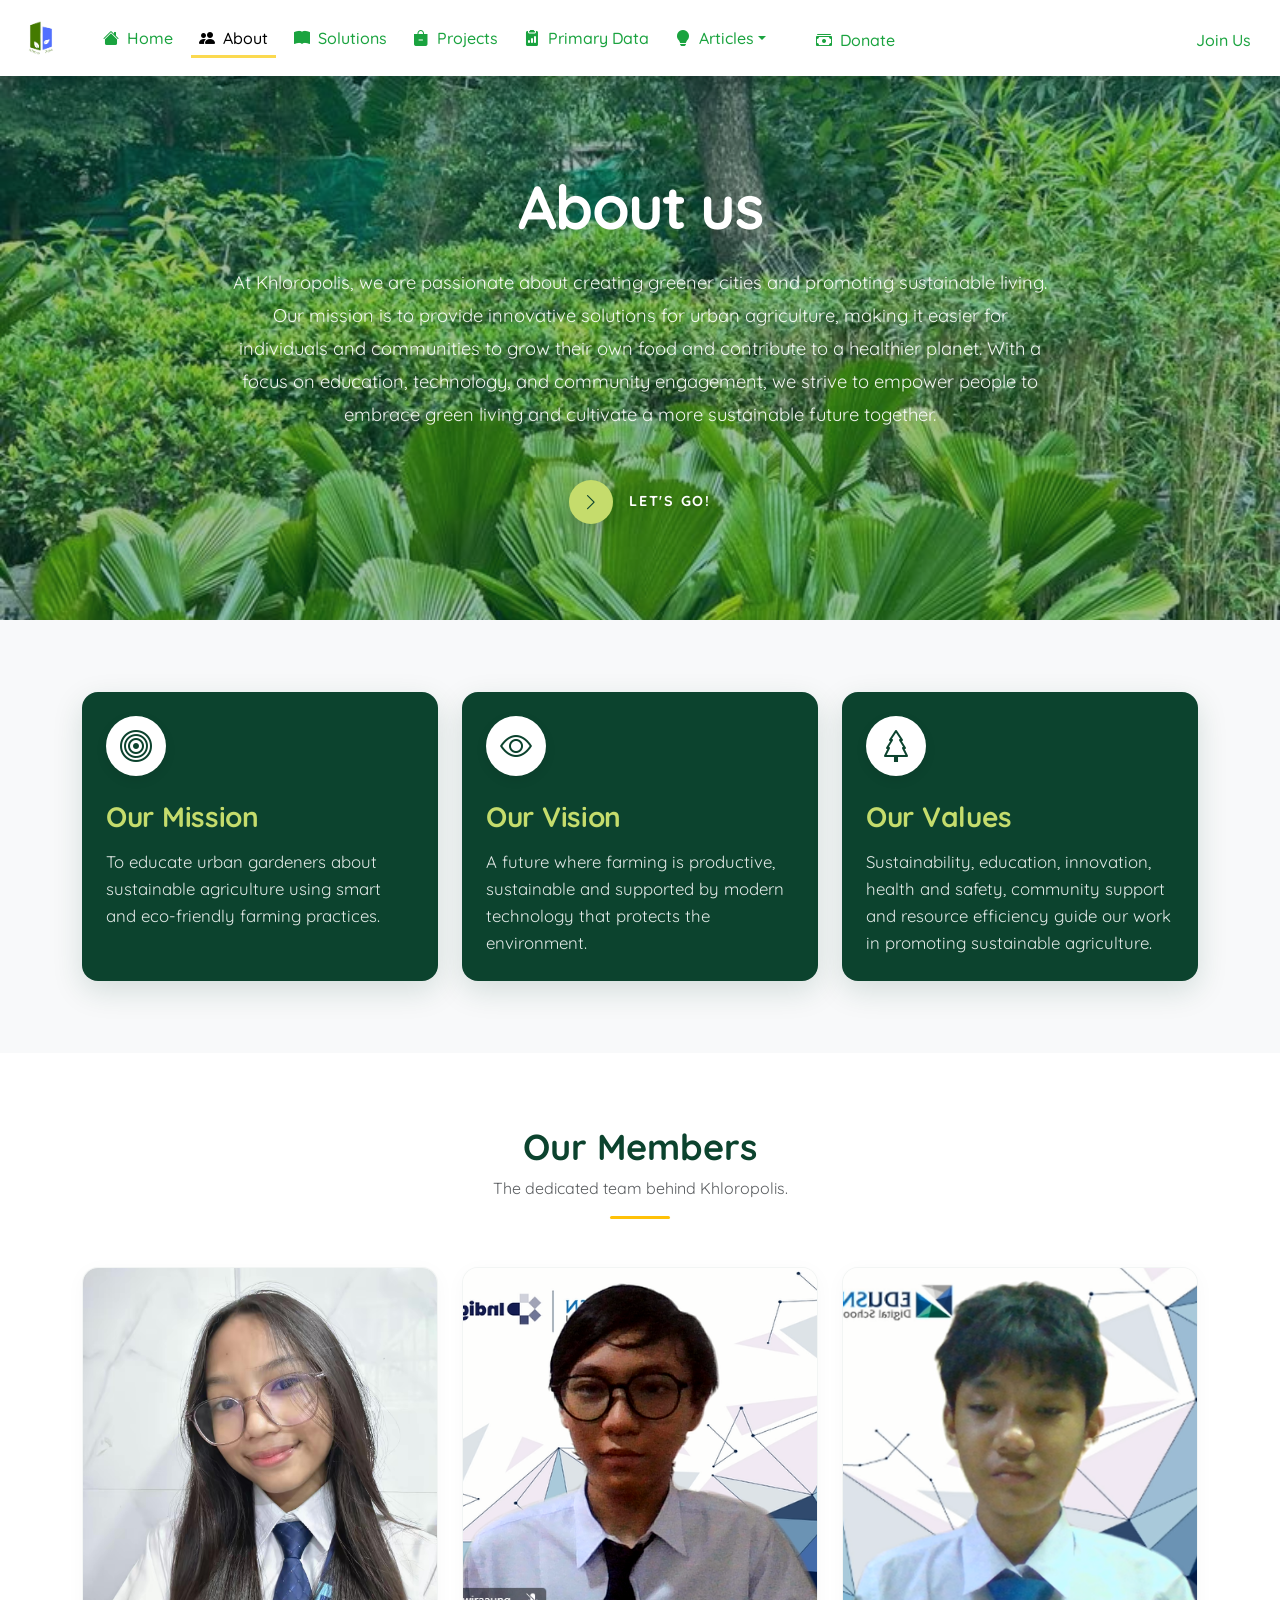
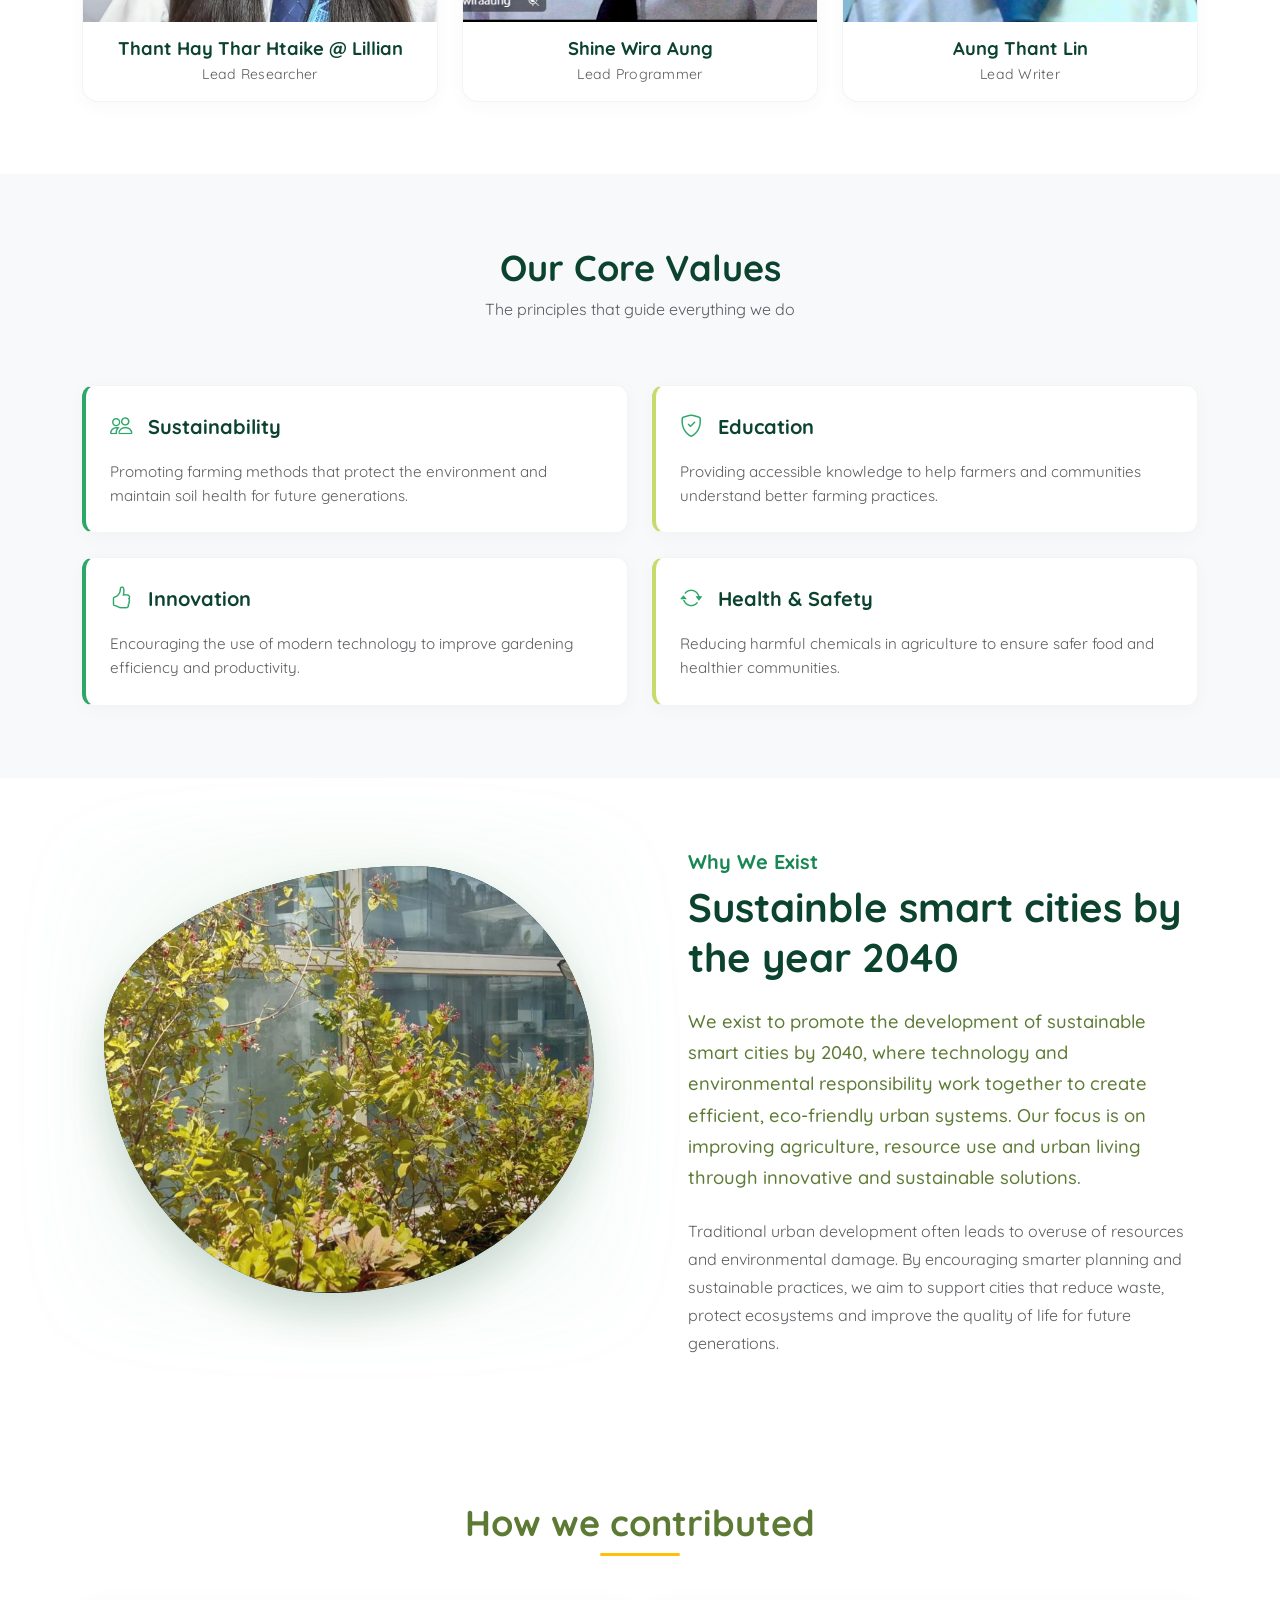
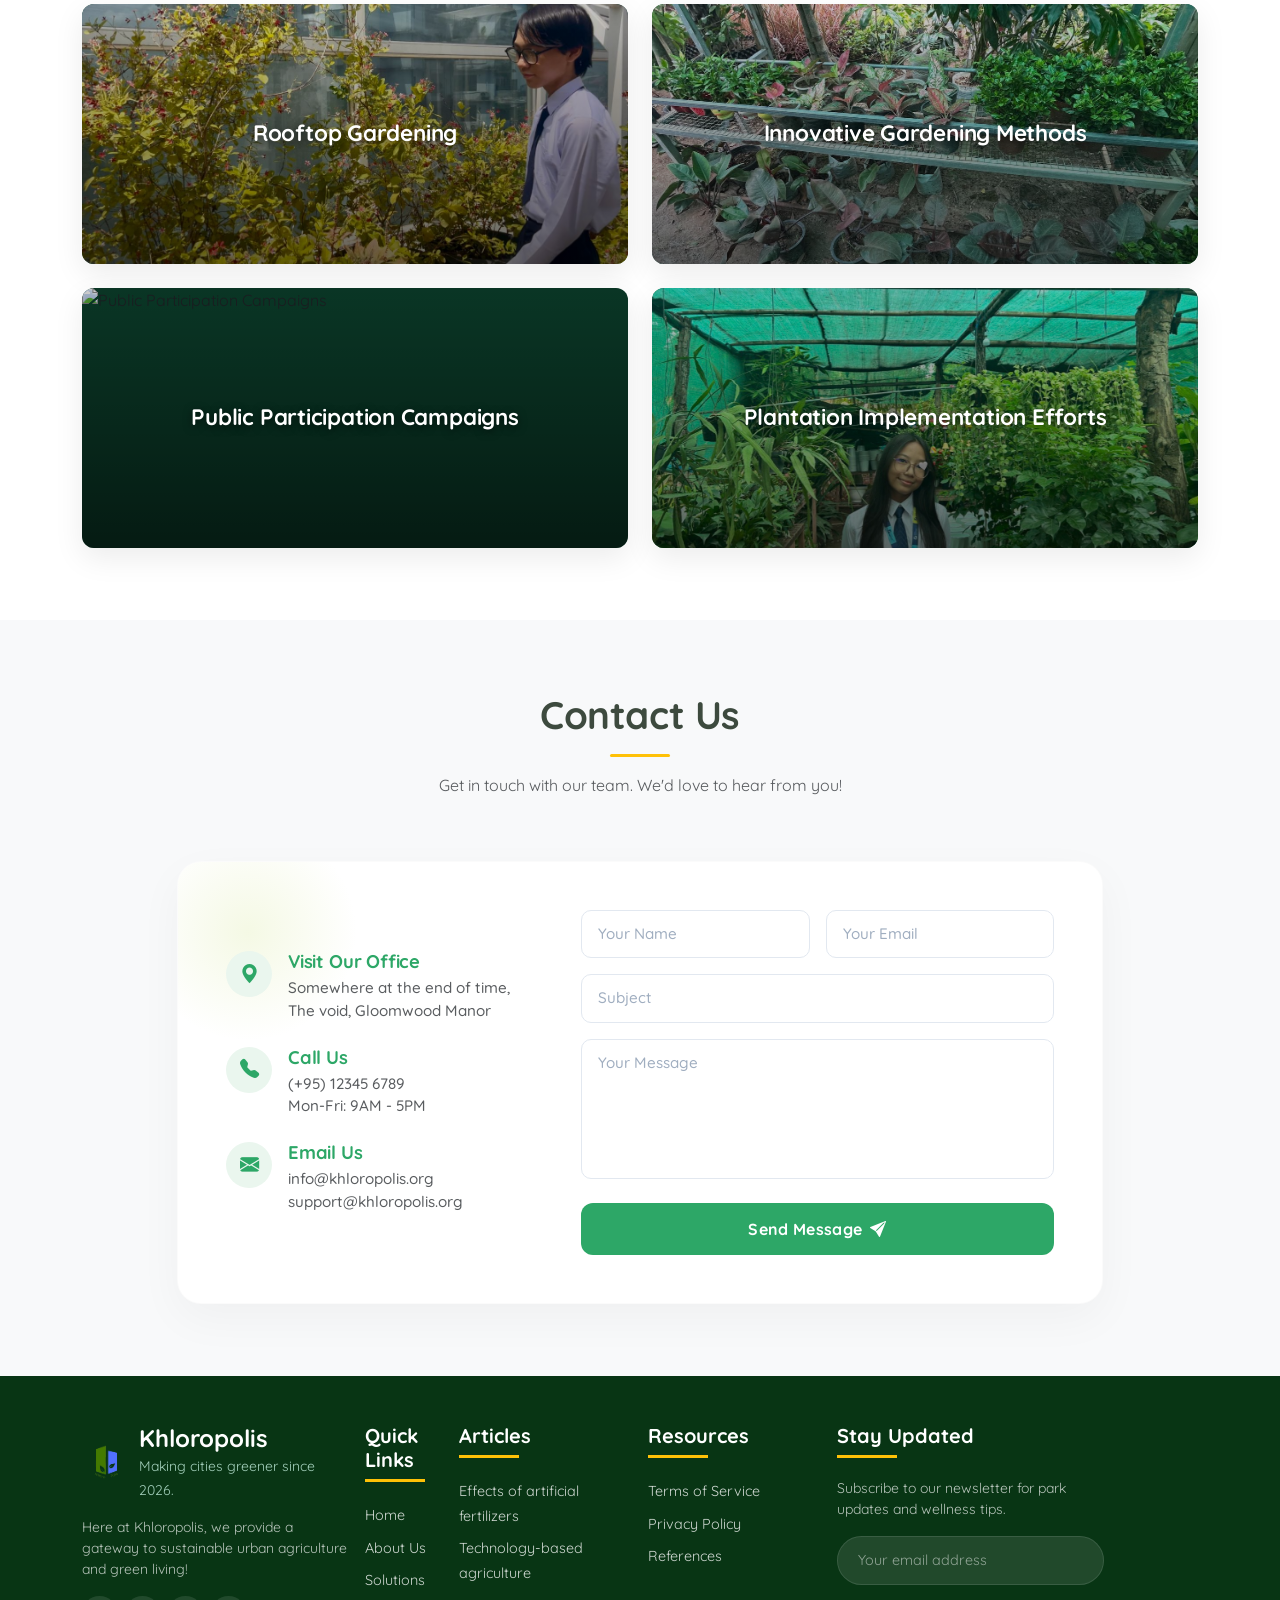
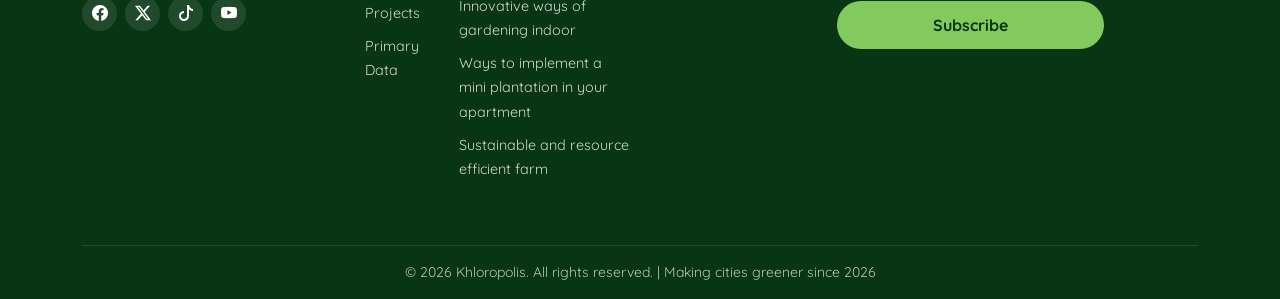
==== commit d7662d82: "Add files via upload" ====
--- a/pages/aboutus.html
+++ b/pages/aboutus.html
@@ -287,7 +287,7 @@
             <div class="col-lg-4 col-sm-6" data-aos="fade-up" data-aos-duration="1000" data-aos-delay="100">
                 <div class="member-profile-card">
                     <div class="member-image-frame">
-                        <img src="../assets/member1.jpg" alt="Team Member Profile" class="member-avatar-img">
+                        <img src="../assets/lillian.jpg" alt="Team Member Profile" class="member-avatar-img">
                         <div class="member-hover-overlay d-flex align-items-center justify-content-center gap-2">
                             <a href="#" class="member-social-link"><i class="bi bi-youtube"></i></a>
                             <a href="#" class="member-social-link"><i class="bi bi-tiktok"></i></a>
@@ -495,7 +495,7 @@
 
             <div class="col-md-6" data-aos="fade-up" data-aos-duration="1000" data-aos-delay="300">
                 <div class="contribution-interactive-card">
-                    <img src="../assets/realLifePhoto3.jpg" alt="Public Participation Campaigns" class="card-bg-image">
+                    <img src="../assets/CPCLillian.jpg" alt="Public Participation Campaigns" class="card-bg-image">
                     
                     <div class="card-image-overlay"></div>
 
--- a/scripts/aboutus.css
+++ b/scripts/aboutus.css
@@ -1,6 +1,6 @@
 .about-banner-section {
     min-height: 60vh;
-    background-image: url('../assets/realLifePhoto1.jpg'); 
+    background-image: url('../assets/aboutUsHero.jpg'); 
     
     background-position: center center;
     background-size: cover;
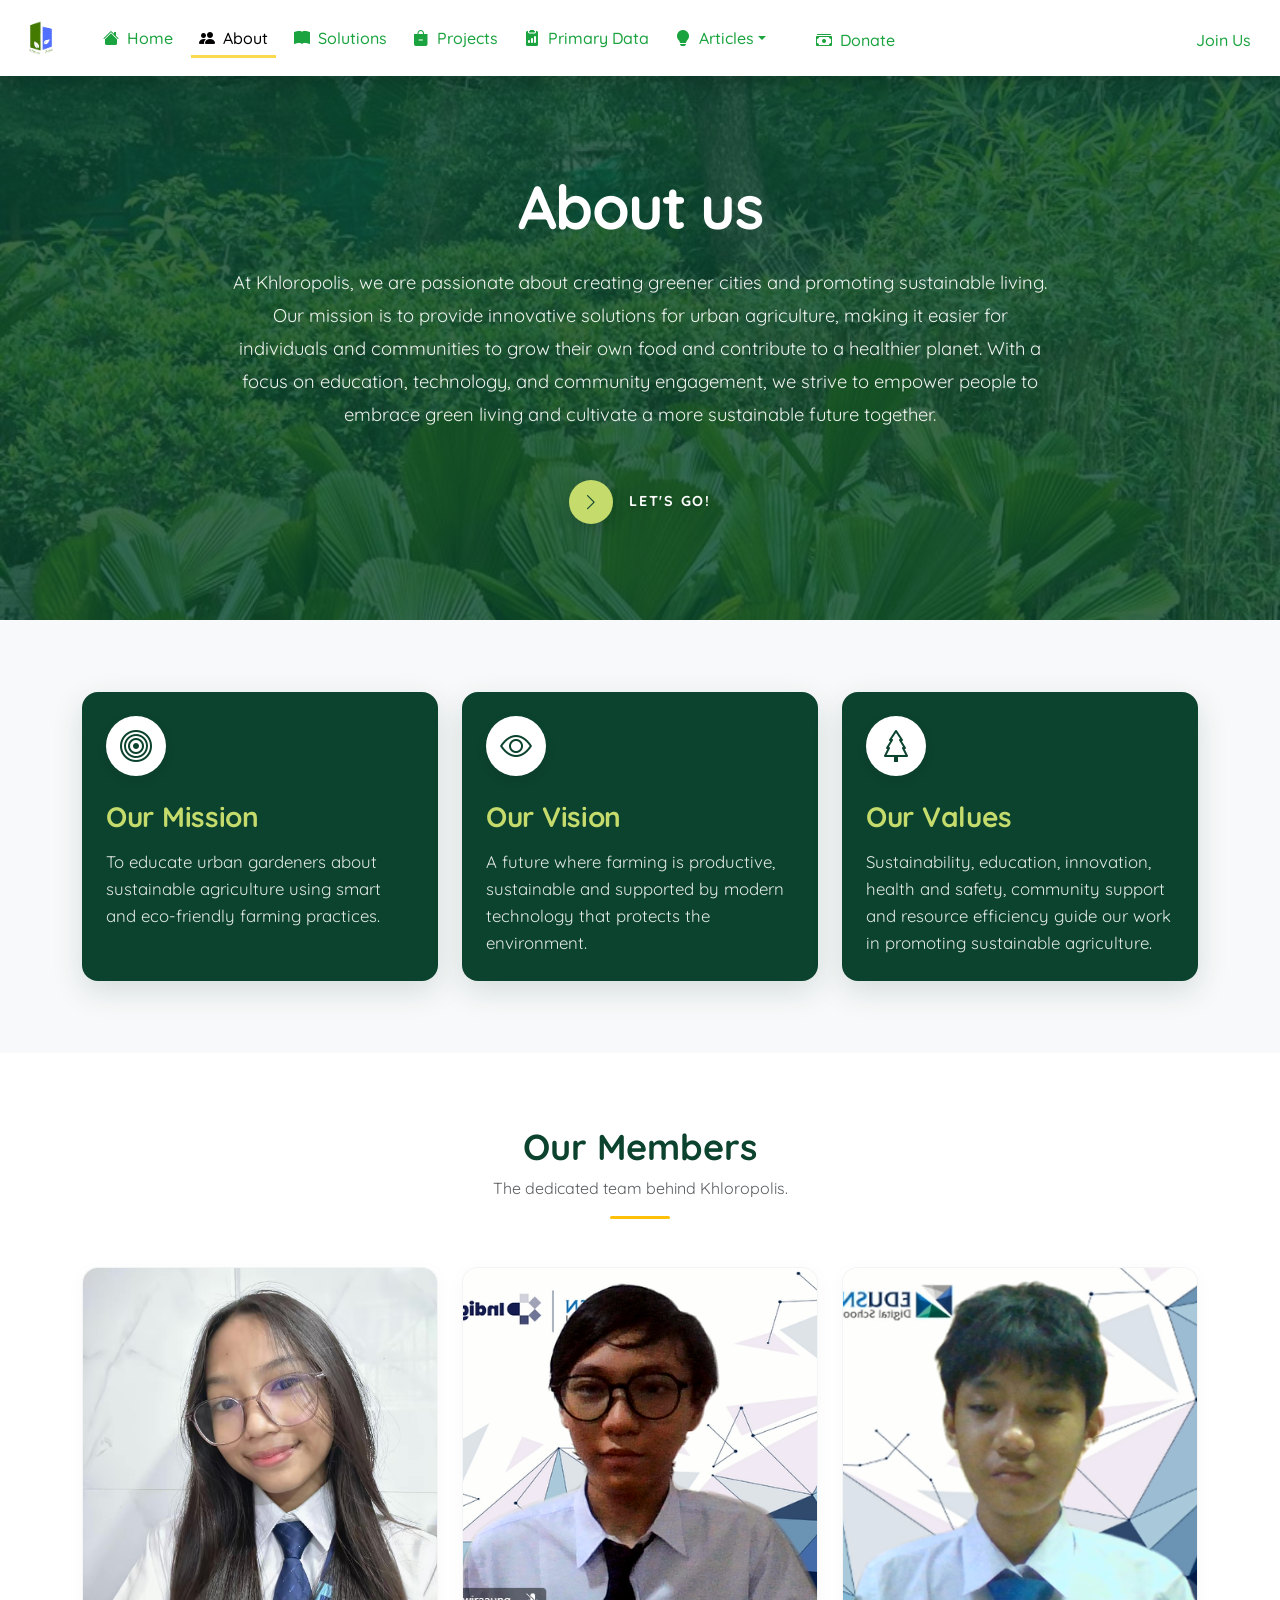
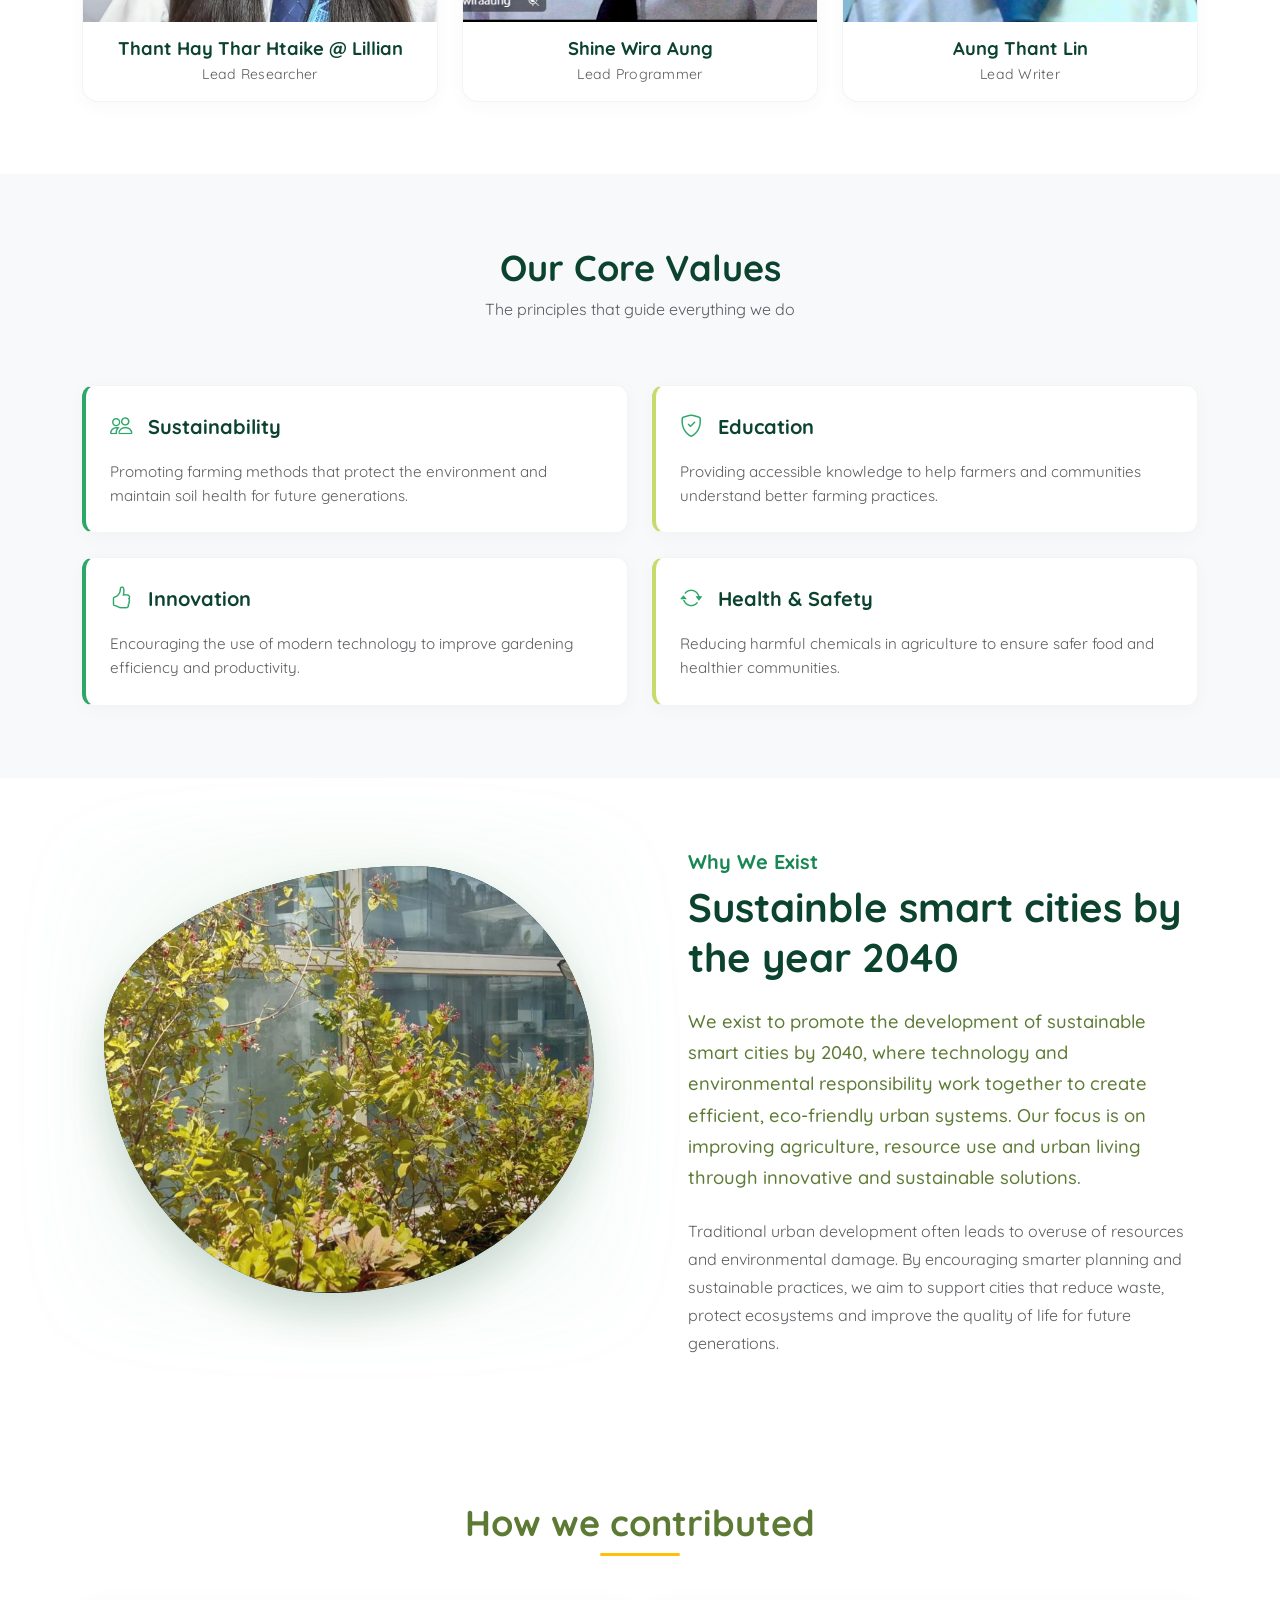
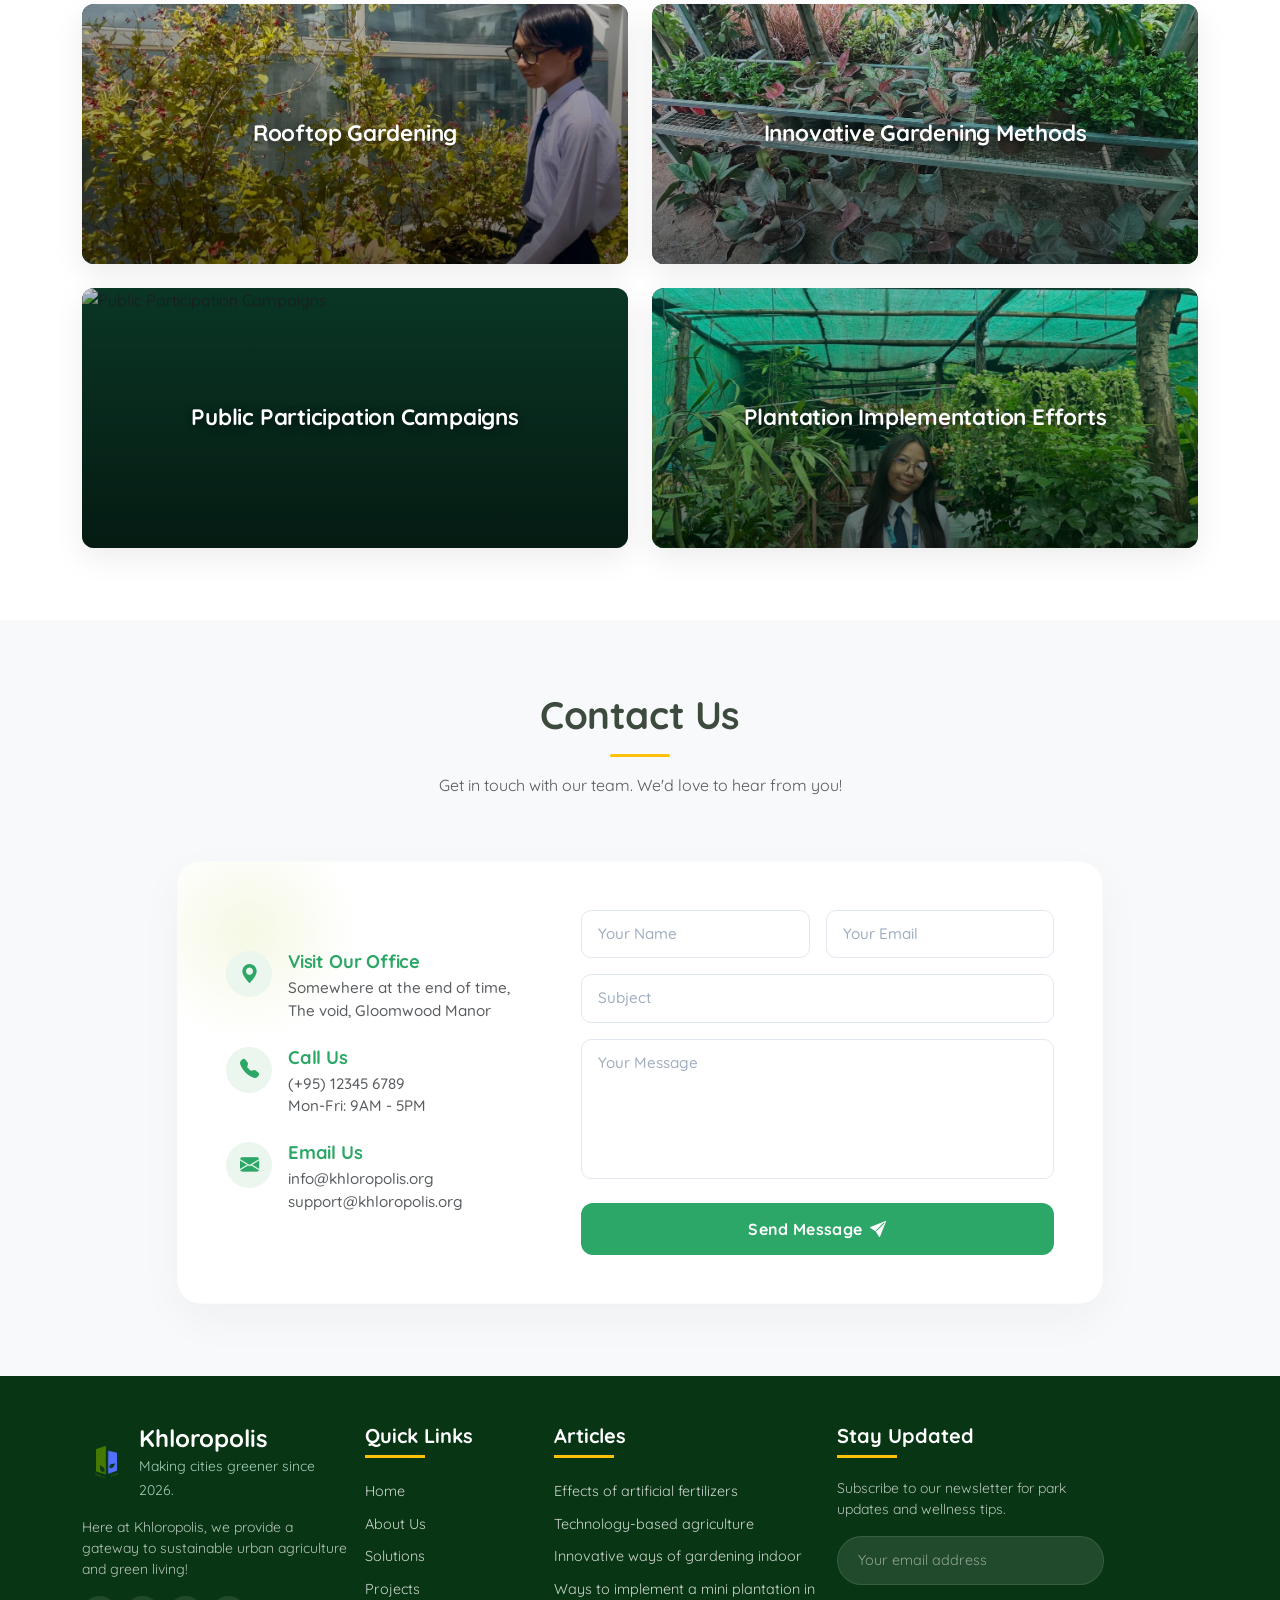
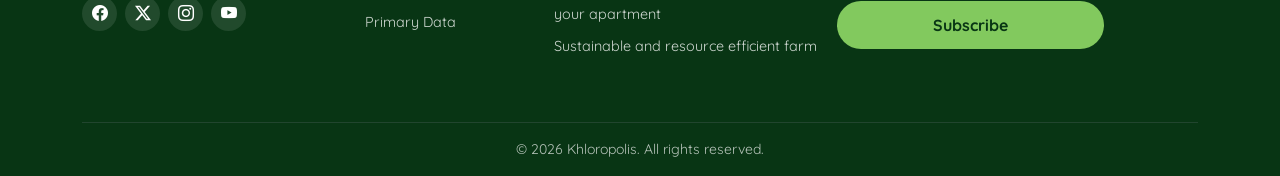
==== commit f5634c60: "Add files via upload" ====
--- a/pages/aboutus.html
+++ b/pages/aboutus.html
@@ -91,13 +91,12 @@
         </div>
     </nav>
     
-     <div class="modal fade auth-modal" id="authModal" tabindex="-1" aria-labelledby="authModalLabel" aria-hidden="true">
+<div class="modal fade auth-modal" id="authModal" tabindex="-1" aria-hidden="true">
         <div class="modal-dialog modal-dialog-centered">
             <div class="modal-content p-4">
                 
-                <!-- Modal Header / Tabs -->
                 <div class="modal-header border-0 pb-0 d-block position-relative">
-                    <button type="button" class="btn-close position-absolute top-0 end-0 m-2" data-bs-shadow="none" data-bs-dismiss="modal" aria-label="Close"></button>
+                    <button type="button" class="btn-close position-absolute top-0 end-0 m-2" data-bs-shadow="none" data-bs-dismiss="modal"></button>
                     
                     <ul class="nav auth-tabs" id="authTab" role="tablist">
                         <li class="nav-item" role="presentation">
@@ -109,11 +108,9 @@
                     </ul>
                 </div>
 
-                <!-- Modal Body -->
                 <div class="modal-body px-0 pb-0 pt-4">
                     <div class="tab-content" id="authTabContent">
                         
-                        <!-- SIGN IN PANE -->
                         <div class="tab-pane fade show active" id="signin-pane" role="tabpanel" aria-labelledby="signin-tab" tabindex="0">
                             <form action="#" method="POST" onsubmit="event.preventDefault();">
                                 <div class="mb-3">
@@ -137,19 +134,19 @@
                                     <input type="checkbox" class="form-check-input" id="rememberMe">
                                     <label class="form-check-label text-muted small" for="rememberMe">Keep me signed in</label>
                                 </div>
-                                <button type="submit" class="btn btn-primary w-100 mb-3">Sign Into Account</button>
+                                <a href="../index.html"><button type="submit" class="btn btn-primary w-100 mb-3">Sign Into Account</button></a>
                             </form>
 
                             <div class="divider">or continue with</div>
 
                             <div class="d-grid gap-2">
                                 <button class="btn btn-outline-secondary d-flex align-items-center justify-content-center gap-2">
-                                    <i class="bi bi-google text-danger"></i> Google
+                                        <a href="https://google.com" target="_blank" class="text-decoration-none text-dark"><i class="bi bi-google text-danger"></i> Google</a> 
                                 </button>
+
                             </div>
                         </div>
 
-                        <!-- SIGN UP PANE -->
                         <div class="tab-pane fade" id="signup-pane" role="tabpanel" aria-labelledby="signup-tab" tabindex="0">
                             <form action="#" method="POST" onsubmit="event.preventDefault();">
                                 <div class="mb-3">
@@ -172,15 +169,19 @@
                                         <span class="input-group-text"><i class="bi bi-lock"></i></span>
                                         <input type="password" class="form-control" id="signupPassword" placeholder="Minimum 8 characters" required>
                                     </div>
-                                </div>
-                                <button type="submit" class="btn btn-primary w-100 mb-3">Create Free Account</button>
+                                    <div class="input-group mt-2">
+                                        <span class="input-group-text"><i class="bi bi-lock"></i></span>
+                                        <input type="password" class="form-control" id="signupConfirmPassword" placeholder="Confirm your password" required>
+                                    </div>
+                                </div>
+                                <button type="submit" class="btn btn-primary w-100 mb-3"  data-bs-toggle="tab" data-bs-target="#signup-pane">Create Free Account</button>
                             </form>
 
                             <div class="divider">or register with</div>
 
                             <div class="d-grid gap-2">
                                 <button class="btn btn-outline-secondary d-flex align-items-center justify-content-center gap-2">
-                                    <i class="bi bi-google text-danger"></i> Google
+                                    <a href="https://google.com" target="_blank" class="text-decoration-none text-dark"><i class="bi bi-google text-danger"></i> Google</a>
                                 </button>
                             </div>
                             
@@ -194,7 +195,7 @@
 
             </div>
         </div>
-    </div>
+</div>
 
 
 
@@ -649,11 +650,10 @@
 </section>
 
 
-<footer class="footer-section text-white pt-5 pb-3">
+    <footer class="footer-section text-white pt-5 pb-3">
   <div class="container">
     <div class="row g-3">
       
-      <!-- Column 1: Brand & About -->
       <div class="col-lg-3 col-md-6 mb-4">
         <div class="d-flex align-items-center mb-3">
           <div class="logo-icon me-2">
@@ -668,43 +668,35 @@
         <div class="social-links d-flex gap-2">
           <a href="#" class="social-icon"><i class="bi bi-facebook"></i></a>
           <a href="#" class="social-icon"><i class="bi bi-twitter-x"></i></a>
-          <a href="#" class="social-icon"><i class="bi bi-tiktok"></i></a>
+          <a href="#" class="social-icon"><i class="bi bi-instagram"></i></a>
           <a href="#" class="social-icon"><i class="bi bi-youtube"></i></a>
         </div>
       </div>
 
-      <div class="col-lg-1 col-md-6 mb-4">
+      <div class="col-lg-2 col-md-6 mb-4">
         <h5 class="footer-heading">Quick Links</h5>
         <ul class="list-unstyled footer-links">
-          <li><a href="../index.html">Home</a></li>
-          <li><a href="aboutus.html">About Us</a></li>
-          <li><a href="solutions.html">Solutions</a></li>
-          <li><a href="projects.html">Projects</a></li>
-          <li><a href="primary-data.html">Primary Data</a></li>
+          <li><a href="index.html">Home</a></li>
+          <li><a href="pages/aboutus.html">About Us</a></li>
+          <li><a href="pages/solutions.html">Solutions</a></li>
+          <li><a href="pages/projects.html">Projects</a></li>
+          <li><a href="pages/primary-data.html">Primary Data</a></li>
           
 
         </ul>
       </div>
 
-      <div class="col-lg-2 col-md-6 mb-4">
+      <div class="col-lg-3 col-md-6 mb-4">
         <h5 class="footer-heading">Articles</h5>
         <ul class="list-unstyled footer-links">
-          <li><a href="articles/article1.html">Effects of artificial fertilizers</a></li>
-          <li><a href="articles/article2.html">Technology-based agriculture</a></li>
-          <li><a href="articles/article3.html">Innovative ways of gardening indoor</a></li>
-          <li><a href="articles/article4.html">Ways to implement a mini plantation in your apartment</a></li>
-          <li><a href="articles/article5.html">Sustainable and resource efficient farm</a></li>
+          <li><a href="pages/articles/article1.html">Effects of artificial fertilizers</a></li>
+          <li><a href="pages/articles/article2.html">Technology-based agriculture</a></li>
+          <li><a href="pages/articles/article3.html">Innovative ways of gardening indoor</a></li>
+          <li><a href="pages/articles/article4.html">Ways to implement a mini plantation in your apartment</a></li>
+          <li><a href="pages/articles/article5.html">Sustainable and resource efficient farm</a></li>
         </ul>
       </div>
 
-      <div class="col-lg-2 col-md-6 mb-4">
-        <h5 class="footer-heading">Resources</h5>
-        <ul class="list-unstyled footer-links">
-          <li><a href="misc/tos.html">Terms of Service</a></li>
-          <li><a href="misc/privacyPolicy.html">Privacy Policy</a></li>
-          <li><a href="misc/references.html">References</a></li>
-        </ul>
-      </div>
 
 
     <div class="col-lg-3 col-md-6 mb-4">
@@ -723,7 +715,7 @@
 
     <hr class="border-secondary mt-4">
     <div class="text-center small text-light-o">
-      &copy; 2026 Khloropolis. All rights reserved. | Making cities greener since 2026
+      &copy; 2026 Khloropolis. All rights reserved.
     </div>
   </div>
 </footer>
--- a/scripts/aboutus.css
+++ b/scripts/aboutus.css
@@ -1,7 +1,6 @@
 .about-banner-section {
     min-height: 60vh;
     background-image: url('../assets/aboutUsHero.jpg'); 
-    
     background-position: center center;
     background-size: cover;
     background-repeat: no-repeat;
@@ -14,7 +13,7 @@
     left: 0;
     width: 100%;
     height: 100%;
-    background: rgba(12, 67, 46, 0.35);
+    background: rgba(12, 67, 46, 0.80);
     z-index: 0;
 }
 .banner-main-title {
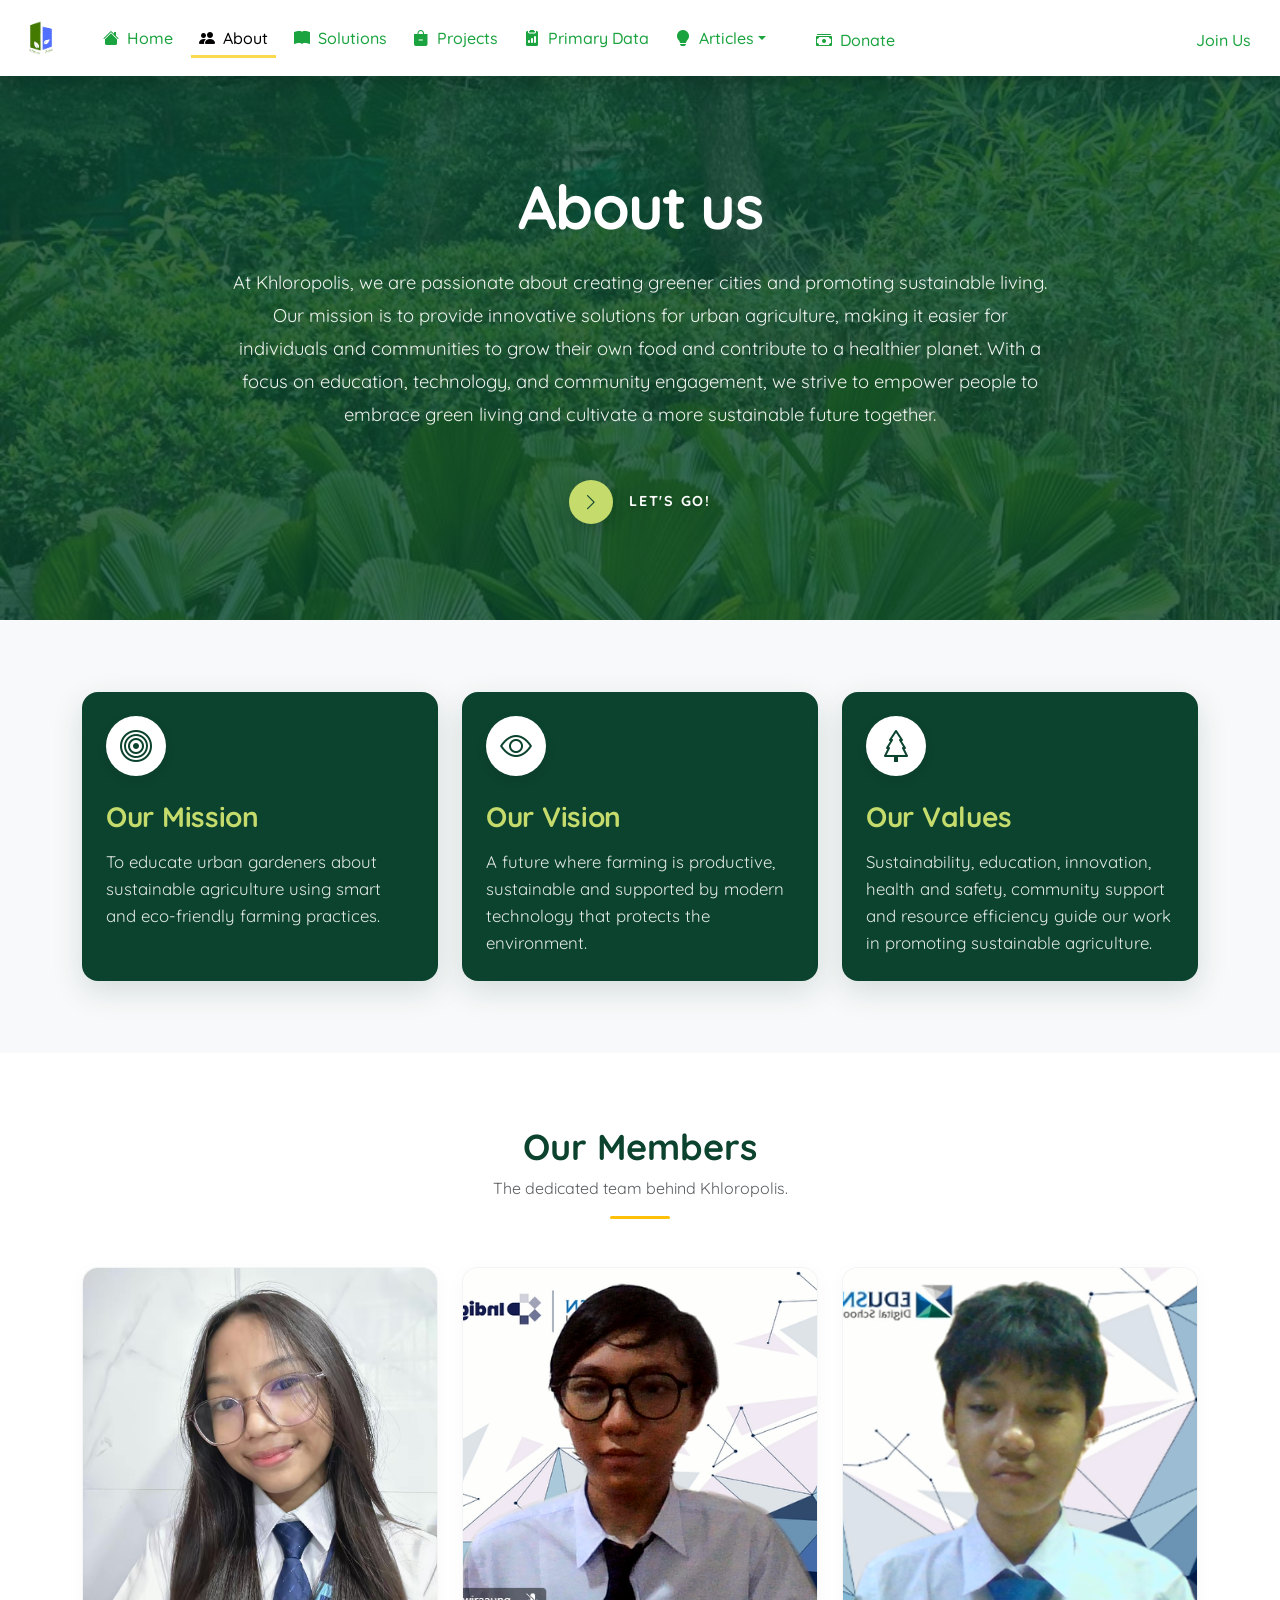
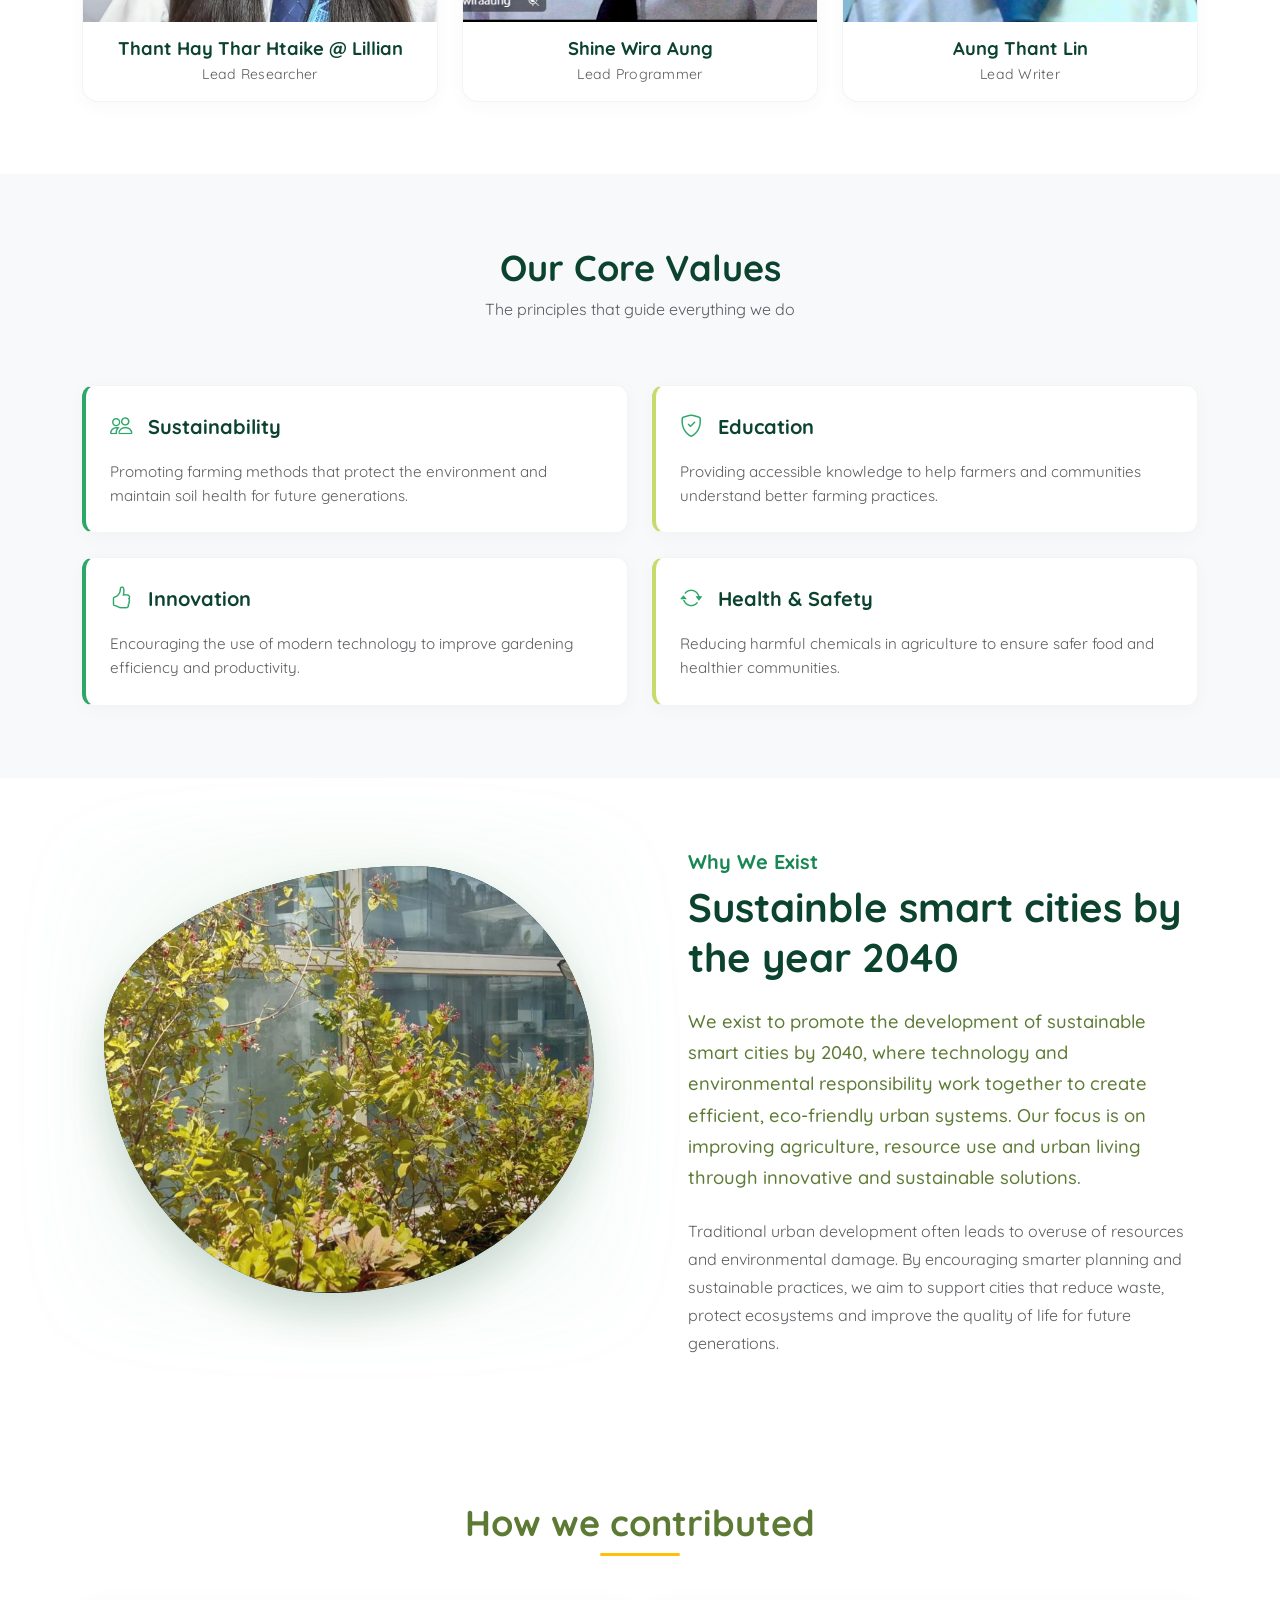
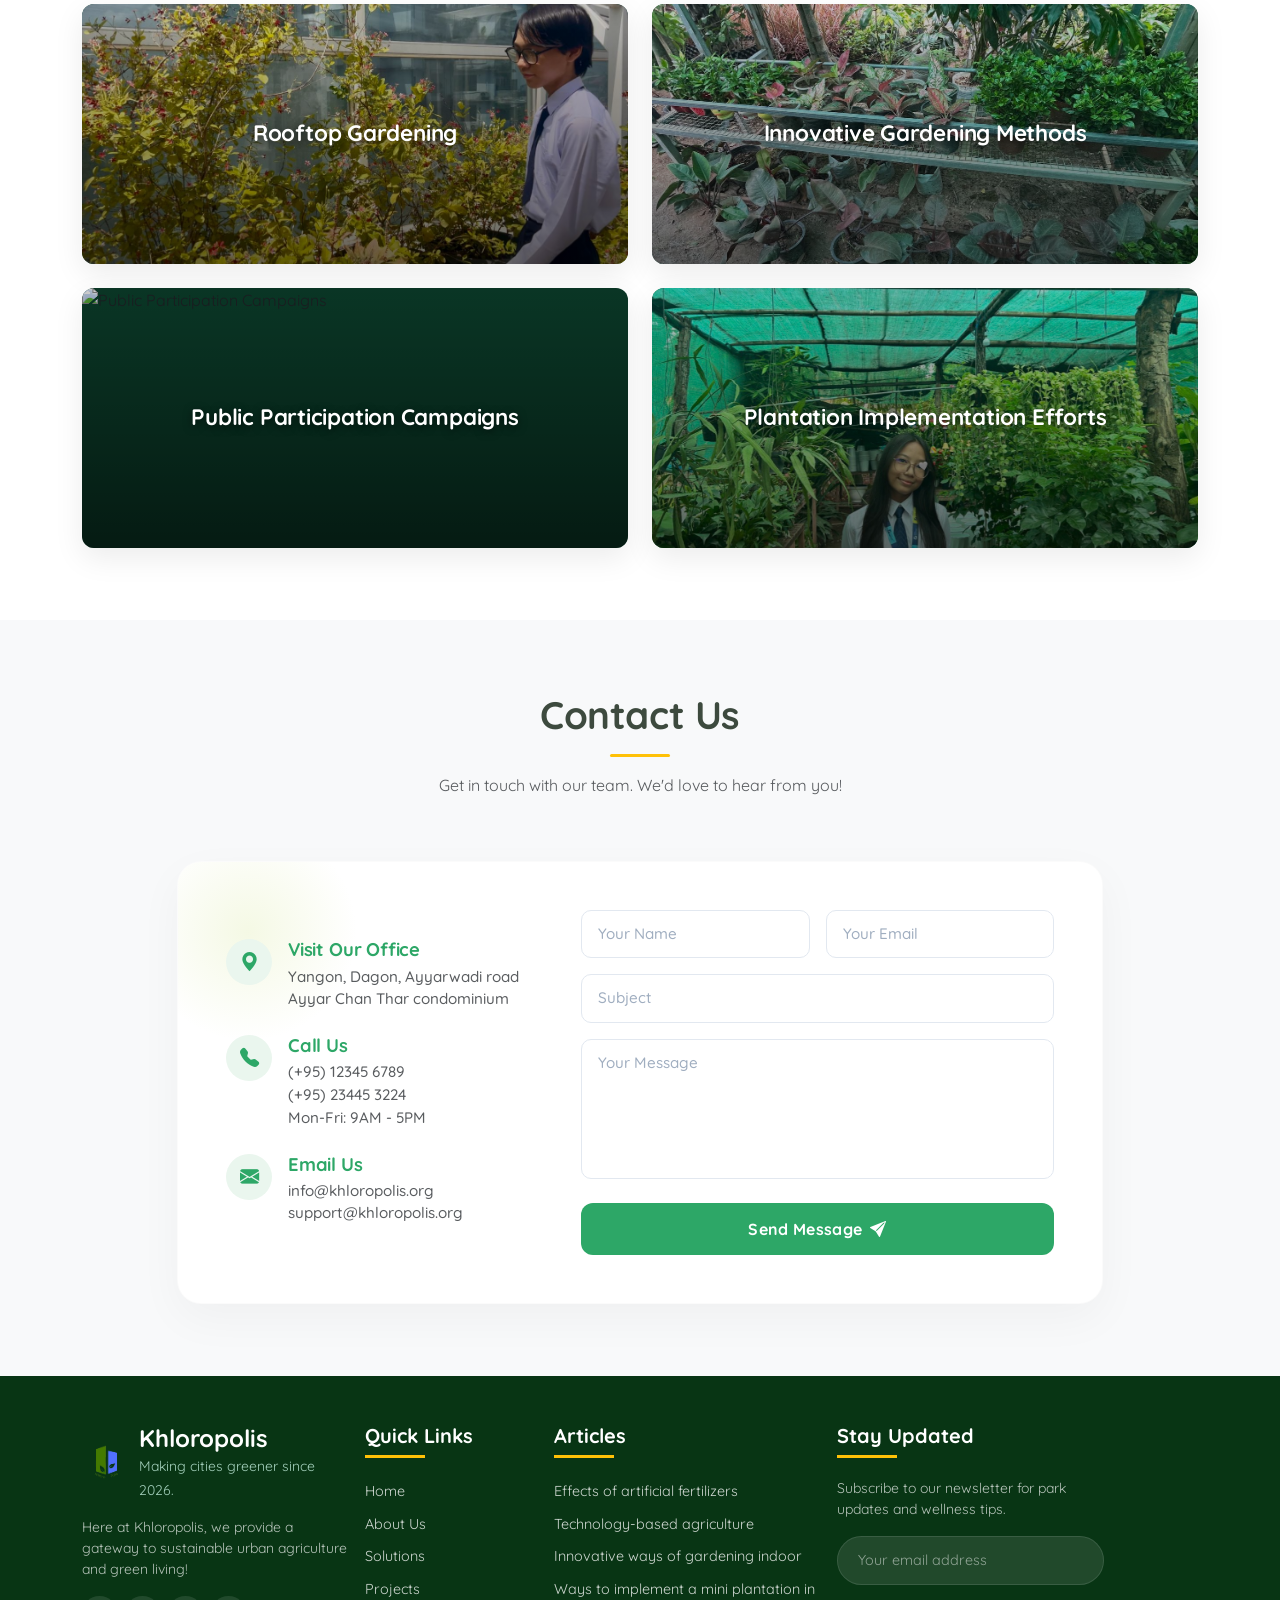
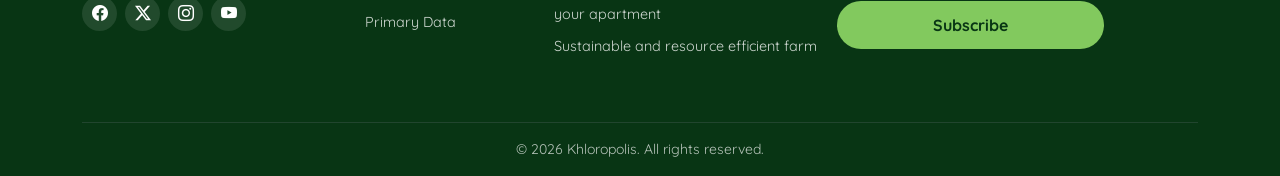
==== commit 9b12972b: "Add files via upload" ====
--- a/pages/aboutus.html
+++ b/pages/aboutus.html
@@ -570,8 +570,8 @@
                                     <div class="info-text-wrapper">
                                         <h5 class="info-title mb-1 fw-bold">Visit Our Office</h5>
                                         <p class="info-details mb-0 text-muted">
-                                            Somewhere at the end of time,<br>
-                                            The void, Gloomwood Manor
+                                            Yangon, Dagon, Ayyarwadi road<br>
+                                            Ayyar Chan Thar condominium
                                         </p>
                                     </div>
                                 </div>
@@ -584,6 +584,7 @@
                                         <h5 class="info-title mb-1 fw-bold">Call Us</h5>
                                         <p class="info-details mb-0 text-muted">
                                             (+95) 12345 6789<br>
+                                            (+95) 23445 3224 <br>
                                             Mon-Fri: 9AM - 5PM
                                         </p>
                                     </div>
@@ -676,11 +677,11 @@
       <div class="col-lg-2 col-md-6 mb-4">
         <h5 class="footer-heading">Quick Links</h5>
         <ul class="list-unstyled footer-links">
-          <li><a href="index.html">Home</a></li>
-          <li><a href="pages/aboutus.html">About Us</a></li>
-          <li><a href="pages/solutions.html">Solutions</a></li>
-          <li><a href="pages/projects.html">Projects</a></li>
-          <li><a href="pages/primary-data.html">Primary Data</a></li>
+          <li><a href="../index.html">Home</a></li>
+          <li><a href="aboutus.html">About Us</a></li>
+          <li><a href="solutions.html">Solutions</a></li>
+          <li><a href="projects.html">Projects</a></li> 
+          <li><a href="primary-data.html">Primary Data</a></li>
           
 
         </ul>
@@ -689,11 +690,11 @@
       <div class="col-lg-3 col-md-6 mb-4">
         <h5 class="footer-heading">Articles</h5>
         <ul class="list-unstyled footer-links">
-          <li><a href="pages/articles/article1.html">Effects of artificial fertilizers</a></li>
-          <li><a href="pages/articles/article2.html">Technology-based agriculture</a></li>
-          <li><a href="pages/articles/article3.html">Innovative ways of gardening indoor</a></li>
-          <li><a href="pages/articles/article4.html">Ways to implement a mini plantation in your apartment</a></li>
-          <li><a href="pages/articles/article5.html">Sustainable and resource efficient farm</a></li>
+          <li><a href="articles/article1.html">Effects of artificial fertilizers</a></li>
+          <li><a href="articles/article2.html">Technology-based agriculture</a></li>
+          <li><a href="articles/article3.html">Innovative ways of gardening indoor</a></li>
+          <li><a href="articles/article4.html">Ways to implement a mini plantation in your apartment</a></li>
+          <li><a href="articles/article5.html">Sustainable and resource efficient farm</a></li>
         </ul>
       </div>
 
